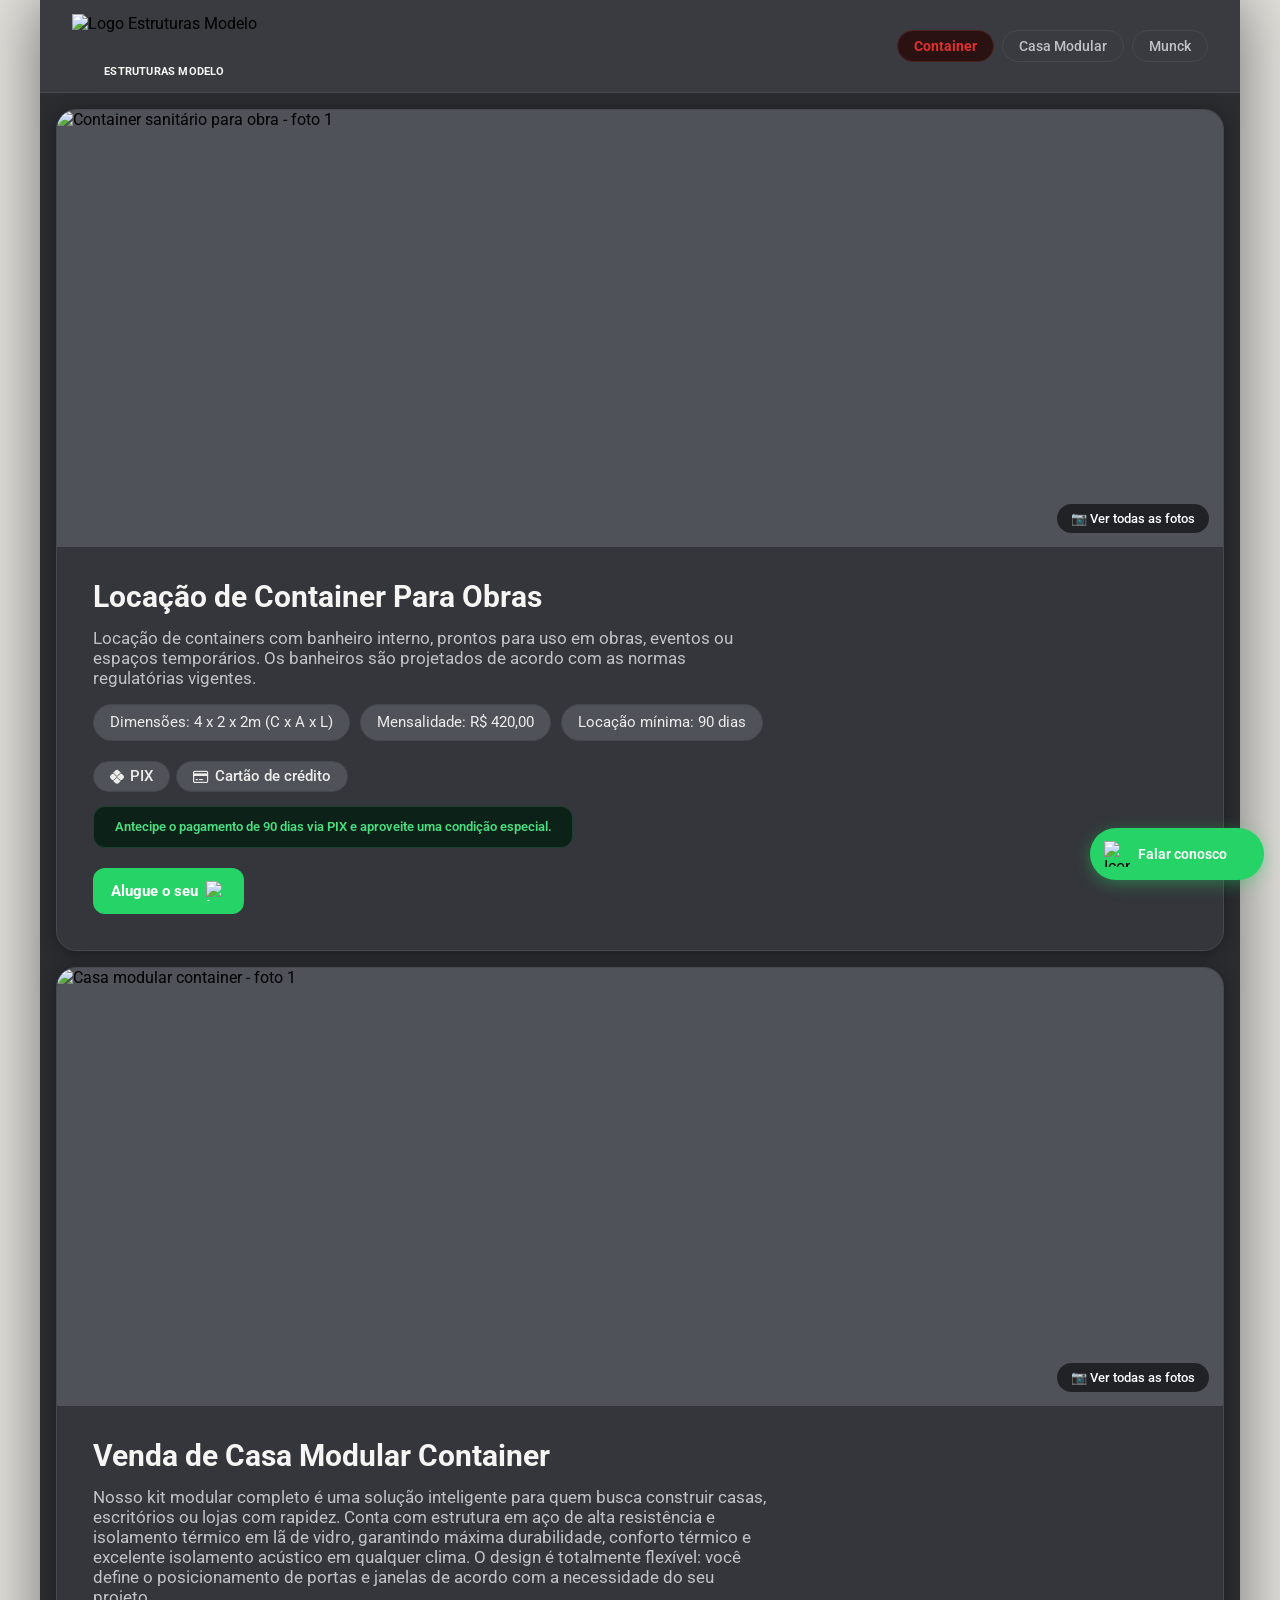
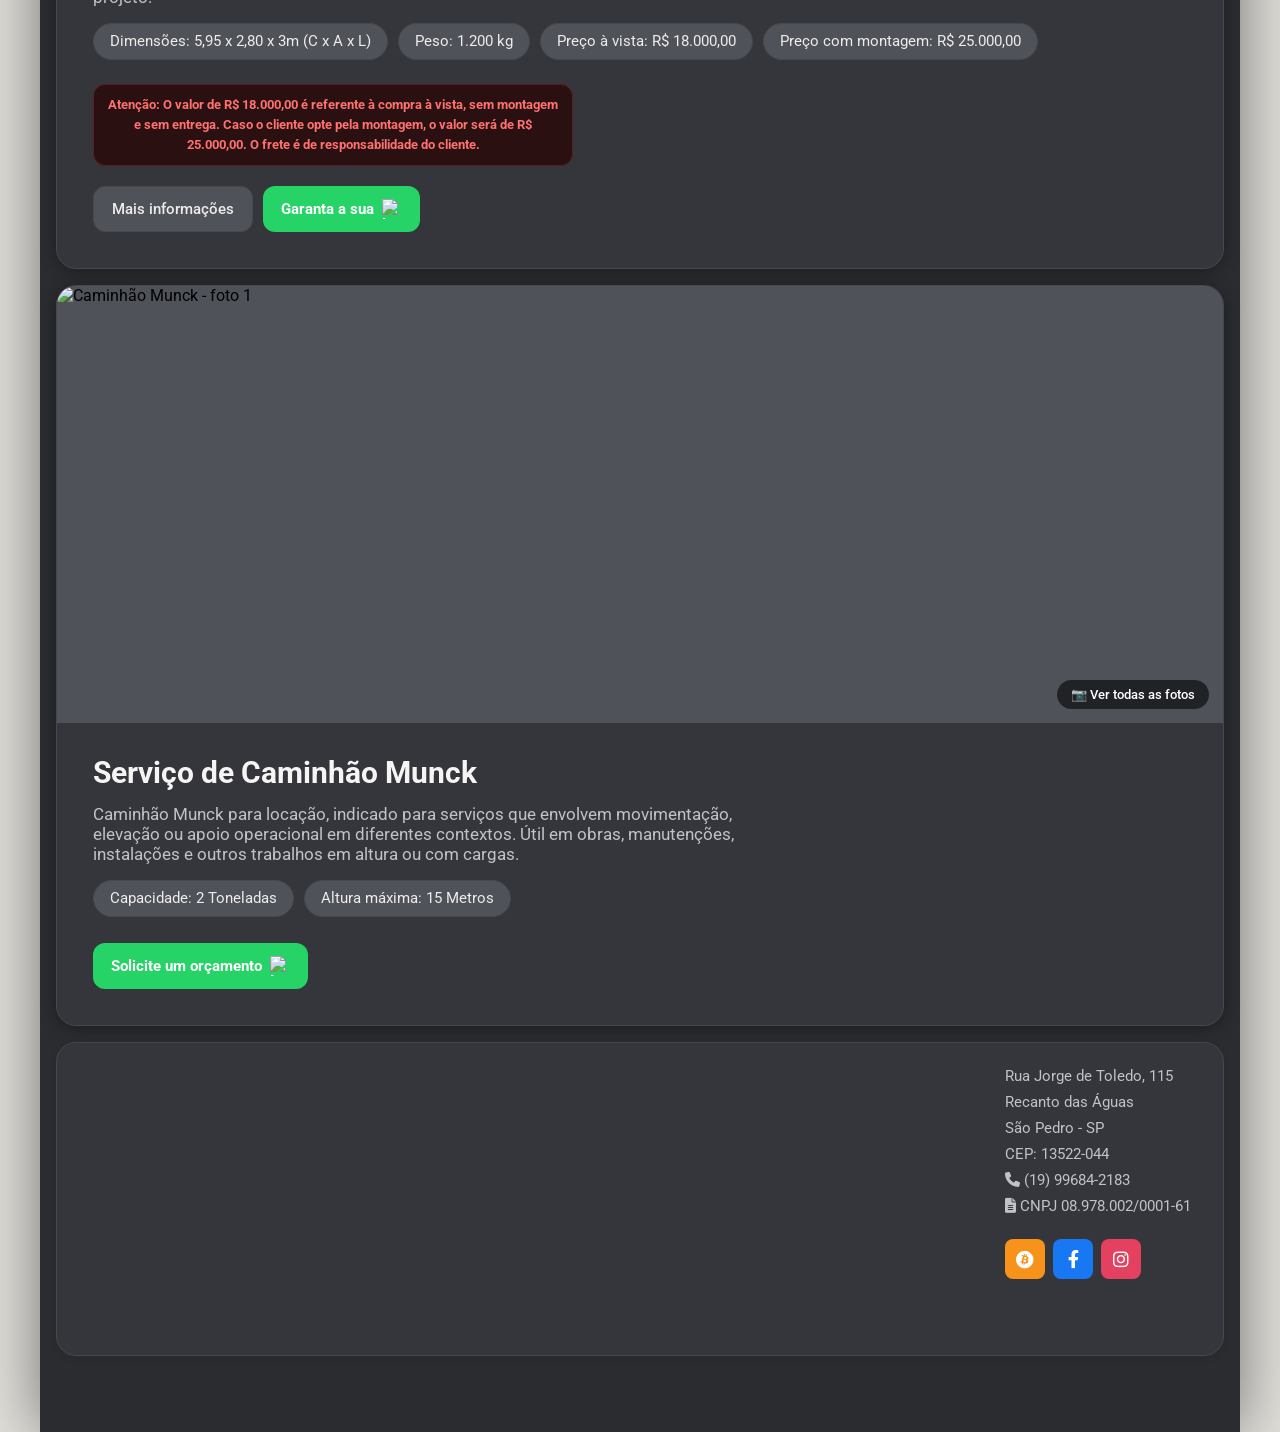
==== index.html @ b19a1386 "tdd" ====
<!DOCTYPE html>
<html lang="pt-BR">

<head>
  <meta charset="UTF-8" />
  <meta name="viewport" content="width=device-width, initial-scale=1.0" />
  <title>Casas Modulares e Containers | Estruturas Modelo</title>
  <link rel="icon" type="image/png" href="images/favicon/favicon-96x96.png" sizes="96x96" />
  <link rel="icon" type="image/svg+xml" href="images/favicon/favicon.svg" />
  <link rel="shortcut icon" href="images/favicon/favicon.ico" />
  <link rel="apple-touch-icon" sizes="180x180" href="images/favicon/apple-touch-icon.png" />
  <link rel="manifest" href="images/favicon/site.webmanifest" />
  <link rel="preconnect" href="https://fonts.googleapis.com" />
  <link rel="preconnect" href="https://fonts.gstatic.com" crossorigin />
  <link href="https://fonts.googleapis.com/css2?family=Roboto:wght@400;700&display=swap" rel="stylesheet" />
  <link rel="stylesheet" href="styles.css" />
  <meta name="description"
    content="Casas modulares, aluguel de container e caminhão Munck, nossas casas modulares são fáceis de montar, desmontar e transportar!" />
  <link rel="stylesheet" href="https://cdnjs.cloudflare.com/ajax/libs/font-awesome/6.0.0/css/all.min.css" />
  <noscript><style>body { opacity: 1 !important; }</style></noscript>
  <!-- Google tag (gtag.js) -->
  <script async src="https://www.googletagmanager.com/gtag/js?id=AW-16689668202"></script>
  <script>
    window.dataLayer = window.dataLayer || [];
    function gtag() {
      dataLayer.push(arguments);
    }
    gtag("js", new Date());

    gtag("config", "AW-16689668202");
  </script>
  <script type="application/ld+json">
      {
        "@context": "https://schema.org/",
        "@type": "WebSite",
        "name": "Casas Modulares e Containers | Estruturas Modelo",
        "url": "https://www.estruturasmodelo.com.br/"
      }
    </script>
</head>

<body class="opacidade">
  <!-- Cabeçalho -->
  <header id="header">
    <div class="texto-header">
      <img src="images/st_logo.png" alt="Logo Estruturas Modelo" class="logo" />
      <p>Estruturas Modelo</p>
    </div>
    <button class="nav-toggle" aria-label="Abrir menu" aria-expanded="false">
      <span></span>
      <span></span>
      <span></span>
    </button>
    <nav id="main-nav">
      <ul>
        <li><a href="#container" title="Container">Container</a></li>
        <li>
          <a href="#casaModular" title="Casa Modular">Casa Modular</a>
        </li>
        <li><a href="#munck" title="Munck">Munck</a></li>
      </ul>
    </nav>
  </header>

  <main>
    <!-- Segunda Section -->
    <section id="container" class="section" style="
          background-image: url('images/sections/section2/foto_container6.jpg');
        ">
      <div class="info">
        <h2>Locação de Container Para Obras</h2>
        <p>
          Locação de containers com banheiro interno, prontos para uso em
          obras, eventos ou espaços temporários. Os banheiros são projetados
          de acordo com as normas regulatórias vigentes.
        </p>
        <br />
        <p>Dimensões: 4 x 2 x 2m (C x A x L)</p>
        <p>Mensalidade: R$ 420,00</p>
        <p>Locação mínima: 90 dias</p>
        <div class="pagamento">
          <span><i class="fa-brands fa-pix"></i> PIX</span>
          <span><i class="fa-regular fa-credit-card"></i> Cartão de crédito</span>
        </div>
        <div class="desconto">
          <p>Antecipe o pagamento de 90 dias via PIX e aproveite uma condição especial.</p>
        </div>
        <a href="https://wa.me/5519996842183" class="whatsapp-button2" target="_blank" rel="noopener noreferrer">
          Alugue o seu
          <img src="images/wp_icon.png" alt="Icone WhatsApp" class="whatsapp-icon" />
        </a>
      </div>
      <div class="gallery">
        <div class="square">
          <img src="images/sections/section2/foto_container1.jpg" loading="eager" alt="Container sanitário para obra - foto 1" />
        </div>
        <div class="square">
          <img src="images/sections/section2/foto_container2.jpg" loading="lazy" alt="Container sanitário para obra - foto 2" />
        </div>
        <div class="square">
          <img src="images/sections/section2/foto_container3.jpg" loading="lazy" alt="Container sanitário para obra - foto 3" />
        </div>
        <div class="square">
          <img src="images/sections/section2/foto_container4.jpg" loading="lazy" alt="Container sanitário para obra - foto 4" />
        </div>
        <div class="square">
          <img src="images/sections/section2/foto_container5.jpg" loading="lazy" alt="Container sanitário para obra - foto 5" />
        </div>
        <div class="square">
          <img src="images/sections/section2/foto_container6.jpg" loading="lazy" alt="Container sanitário para obra - foto 6" />
        </div>
      </div>
    </section>
<!-- Primeira Section -->
    <section id="casaModular" class="section" style="
          background-image: url('images/sections/section1/foto_casa_modular4.jpg');
        ">
      <div class="info">
        <h1>Venda de Casa Modular Container</h1>
        <p>Nosso kit modular completo é uma solução inteligente para quem busca construir casas, escritórios ou lojas
          com rapidez. Conta com estrutura em aço de alta resistência e isolamento térmico em lã de vidro, garantindo
          máxima durabilidade, conforto térmico e excelente isolamento acústico em qualquer clima. O design é totalmente
          flexível: você define o posicionamento de portas e janelas de acordo com a necessidade do seu projeto.</p>
        <br>
        <p>Dimensões: 5,95 x 2,80 x 3m (C x A x L)</p>
        <p>Peso: 1.200 kg</p>
        <p>Preço à vista: R$ 18.000,00</p>
        <p>Preço com montagem: R$ 25.000,00</p>
        <br>
        <div class="enfase">
          <p>Atenção: O valor de R$ 18.000,00 é referente à compra à vista, sem montagem e sem entrega. Caso o cliente opte pela montagem, o valor será de R$ 25.000,00. O frete é de responsabilidade do cliente.</p>
        </div>
        <div class="botoes">
          <a href="/casa/container.pdf" download target="_blank" rel="noopener noreferrer" class="casacontainer">
            Mais informações
          </a>
          <a href="https://wa.me/5519996842183" class="whatsapp-button2" target="_blank" rel="noopener noreferrer">
            Garanta a sua
            <img src="images/wp_icon.png" alt="Icone WhatsApp" class="whatsapp-icon" />
          </a>
        </div>

      </div>
      <div class="gallery">
        <div class="square">
          <img src="images/sections/section1/foto_casa_modular2.jpg" loading="eager"
            data-src="images/sections/section1/foto_casa_modular2.jpg" alt="Casa modular container - foto 1" />
        </div>
        <div class="square">
          <img src="images/sections/section1/foto_casa_modular4.jpg" loading="lazy"
            data-src="images/sections/section1/foto_casa_modular4.jpg" alt="Casa modular container - foto 2" />
        </div>
        <div class="square">
          <img src="images/sections/section1/foto_casa_modular1.jpg" loading="lazy"
            data-src="images/sections/section1/foto_casa_modular1.jpg" alt="Casa modular container - foto 3" />
        </div>
        <div class="square">
          <img src="images/sections/section1/foto_casa_modular3.jpg" loading="lazy"
            data-src="images/sections/section1/foto_casa_modular3.jpg" alt="Casa modular container - foto 4" />
        </div>
        <div class="square">
          <img src="images/sections/section1/miniatura_video_casa_modular2.jpg" data-type="video"
            data-src="images/sections/section1/video_casa_modular2.mp4" alt="Vídeo da casa modular - miniatura 1" />
        </div>
        <div class="square">
          <img src="images/sections/section1/miniatura_video_casa_modular1.jpg" data-type="video"
            data-src="images/sections/section1/video_casa_modular1.mp4" alt="Vídeo da casa modular - miniatura 2" />
        </div>
        <div class="square">
          <img src="images/sections/section1/miniatura_video_casa_modular4.jpg" data-type="video"
            data-src="images/sections/section1/video_casa_modular4.mp4" alt="Vídeo da casa modular - miniatura 3" />
        </div>
        <div class="square">
          <img src="images/sections/section1/miniatura_video_casa_modular3.jpg" data-type="video"
            data-src="images/sections/section1/video_casa_modular3.mp4" alt="Vídeo da casa modular - miniatura 4" />
        </div>
      </div>
    </section>
    <!-- Terceira Section -->
    <section id="munck" class="section" style="
          background-image: url('images/sections/section3/foto_munck7.jpg');
        ">
      <div class="info">
        <h2>Serviço de Caminhão Munck</h2>
        <p>
          Caminhão Munck para locação, indicado para serviços que envolvem
          movimentação, elevação ou apoio operacional em diferentes contextos.
          Útil em obras, manutenções, instalações e outros trabalhos em altura
          ou com cargas.
        </p>
        <br />

        <p>Capacidade: 2 Toneladas</p>
        <p>Altura máxima: 15 Metros</p>
        <a href="https://wa.me/5519996842183" class="whatsapp-button2" target="_blank" rel="noopener noreferrer">
          Solicite um orçamento
          <img src="images/wp_icon.png" alt="Icone WhatsApp" class="whatsapp-icon" />
        </a>
      </div>
      <div class="gallery">
        <div class="square">
          <img src="images/sections/section3/foto_munck1.jpg" loading="eager" alt="Caminhão Munck - foto 1" />
        </div>
        <div class="square">
          <img src="images/sections/section3/foto_munck2.jpg" loading="lazy" alt="Caminhão Munck - foto 2" />
        </div>
        <div class="square">
          <img src="images/sections/section3/foto_munck3.jpg" loading="lazy" alt="Caminhão Munck - foto 3" />
        </div>
        <div class="square">
          <img src="images/sections/section3/foto_munck4.jpg" loading="lazy" alt="Caminhão Munck - foto 4" />
        </div>
        <div class="square">
          <img src="images/sections/section3/foto_munck5.jpg" loading="lazy" alt="Caminhão Munck - foto 5" />
        </div>
        <div class="square">
          <img src="images/sections/section3/foto_munck6.jpg" loading="lazy" alt="Caminhão Munck - foto 6" />
        </div>
        <div class="square">
          <img src="images/sections/section3/foto_munck7.jpg" loading="lazy" alt="Caminhão Munck - foto 7" />
        </div>
      </div>
    </section>
  </main>

  <!-- Botão do WhatsApp -->
  <a href="https://wa.me/5519996842183" class="whatsapp-button" target="_blank" rel="noopener noreferrer">
    <img src="images/wp_icon.png" alt="Icone WhatsApp" />
  </a>

  <!-- Rodapé -->
  <footer>
    <div class="footer-content">
      <div class="footer-map">
        <iframe
          src="https://www.google.com/maps/embed?pb=!1m18!1m12!1m3!1d3684.5028110104477!2d-47.90578182469984!3d-22.56029017950054!2m3!1f0!2f0!3f0!3m2!1i1024!2i768!4f13.1!3m3!1m2!1s0x94c7b012a2055555%3A0x41f4f03c5ab065b8!2sEstruturas%20Modelo!5e0!3m2!1spt-BR!2sbr!4v1738528810243!5m2!1spt-BR!2sbr"
          width="100%" height="300" style="border: 0" allowfullscreen="" loading="lazy"
          referrerpolicy="no-referrer-when-downgrade" aria-label="Mapa da localização da empresa"></iframe>
      </div>

      <div class="footer-address">
        <p>Rua Jorge de Toledo, 115</p>
        <p>Recanto das Águas</p>
        <p>São Pedro - SP</p>
        <p>CEP: 13522-044</p>
        <a href="tel:+5519996842183">
          <p><i class="fa-solid fa-phone"></i> (19) 99684-2183</p>
        </a>
        <a href="https://solucoes.receita.fazenda.gov.br/servicos/cnpjreva/cnpjreva_solicitacao.asp?cnpj=08.978.002/0001-61"
          target="_blank" rel="noopener noreferrer">
          <p>
            <i class="fa-solid fa-file-lines"></i> CNPJ 08.978.002/0001-61
          </p>
        </a>
        <div class="social-buttons">
          <a href="https://bitcoin.org/pt_BR/" target="_blank" rel="noopener noreferrer">
            <button class="bitcoin-button">
              <i class="fa-brands fa-bitcoin"></i>
            </button>
          </a>
          <a href="https://www.facebook.com/estruturastomieiro" target="_blank" rel="noopener noreferrer">
            <button class="facebook-button">
              <i class="fab fa-facebook-f"></i>
            </button>
          </a>
          <a href="https://www.instagram.com/estruturas_modelo" target="_blank" rel="noopener noreferrer">
            <button class="instagram-button">
              <i class="fab fa-instagram"></i>
            </button>
          </a>
        </div>
      </div>
    </div>
  </footer>

  <!-- Modal para imagens ampliadas -->
  <div id="imageModal" class="modal" role="dialog" aria-modal="true" aria-hidden="true">

    <button id="closeModal" class="close" aria-label="Fechar modal">&times;</button>

    <div class="modal-container">
      <img id="modalImage" class="modal-content" src="" alt="Conteúdo ampliado" style="display: none;" />

      <video id="modalVideo" class="modal-content" controls style="display: none;">
        <source src="" type="video/mp4">
        Seu navegador não suporta vídeos.
      </video>
    </div>

  
  </div>

  <script src="script.js"></script>
</body>

</html>
---- styles.css ----
/* === Reset === */
*, *::before, *::after {
  margin: 0;
  padding: 0;
  box-sizing: border-box;
}

::selection { background: rgba(204, 17, 17, 0.15); }

/* === Variáveis === */
:root {
  --font: 'Roboto', system-ui, sans-serif;
  --red: #E03030;
  --red-dark: #C02222;
  --red-bg: #2A1212;
  --red-border: #4A2020;
  --steel: #8A8A92;
  --steel-bg: #50525A;
  --dark: #F6F5F3;
  --text: #EDECEA;
  --muted: #C2C1C8;
  --bg: #2B2C30;
  --card: #34363B;
  --border: #46484F;
  --wp: #25D366;
  --wp-dark: #1DA851;
  --radius-sm: 8px;
  --radius-md: 12px;
  --radius-lg: 16px;
  --radius-xl: 20px;
}

html {
  scroll-behavior: smooth;
  background: #E2E0DB;
}

body {
  font-family: var(--font);
  background: var(--bg);
  overflow-x: hidden;
  width: 100%;
  max-width: 1200px;
  margin: 0 auto;
  padding-bottom: 16px;
  box-shadow: 0 0 60px rgba(0, 0, 0, 0.50);
}

body.opacidade { opacity: 0; transition: opacity 0.9s ease; }
body.opacidade.visible { opacity: 1; }
a { color: inherit; text-decoration: none; }

/* ============================================================
   HEADER
   ============================================================ */
header {
  position: sticky;
  top: 0;
  z-index: 100;
  background: rgba(58, 60, 66, 0.97);
  backdrop-filter: blur(16px);
  -webkit-backdrop-filter: blur(16px);
  border-bottom: 1px solid var(--border);
  padding: 10px 14px;
  display: flex;
  align-items: center;
  justify-content: space-between;
  gap: 10px;
  min-height: 60px;
}

.texto-header {
  display: flex;
  flex-direction: column;
  align-items: center;
  gap: 3px;
  flex-shrink: 0;
}

header .logo { height: 36px; width: auto; }

.texto-header p {
  font-size: 9.5px;
  font-weight: 700;
  color: var(--dark);
  letter-spacing: 0.2px;
  white-space: nowrap;
  text-transform: uppercase;
}

/* Botão hambúrguer */
.nav-toggle {
  display: flex;
  flex-direction: column;
  justify-content: center;
  gap: 5px;
  background: none;
  border: 1px solid var(--border);
  border-radius: var(--radius-sm);
  cursor: pointer;
  padding: 7px 8px;
  width: 38px;
  height: 38px;
  flex-shrink: 0;
}

.nav-toggle span {
  display: block;
  width: 18px;
  height: 1.5px;
  background: var(--dark);
  border-radius: 2px;
  transition: transform 0.22s, opacity 0.22s;
}

.nav-toggle.open span:nth-child(1) { transform: translateY(6.5px) rotate(45deg); }
.nav-toggle.open span:nth-child(2) { opacity: 0; transform: scaleX(0); }
.nav-toggle.open span:nth-child(3) { transform: translateY(-6.5px) rotate(-45deg); }

/* Nav mobile — oculta por padrão */
header nav {
  display: none;
  position: absolute;
  top: 100%;
  left: 0;
  right: 0;
  background: var(--card);
  border-bottom: 1px solid var(--border);
  padding: 6px 14px 12px;
  box-shadow: 0 8px 20px rgba(0, 0, 0, 0.08);
}

header nav.open { display: block; }

header nav ul {
  list-style: none;
  display: flex;
  flex-direction: column;
  gap: 2px;
}

header nav ul li a {
  display: block;
  font-size: 15px;
  font-weight: 500;
  color: var(--text);
  padding: 11px 14px;
  border-radius: var(--radius-md);
  transition: background 0.15s, color 0.15s;
}

header nav ul li a:hover,
header nav ul li a.active {
  background: var(--red-bg);
  color: var(--red);
  font-weight: 700;
}

/* ============================================================
   SECTION — base compartilhada
   ============================================================ */
.section {
  position: relative;
  background-size: cover;
  background-position: center;
}

/* ============================================================
   MOBILE — card branco, sem imagem de fundo
   ============================================================ */
@media (max-width: 899px) {
  .section {
    background-image: none !important;
    background-color: var(--card) !important;
    border-radius: var(--radius-xl);
    margin: 10px 10px 0;
    overflow: hidden;
    border: 1px solid var(--border);
    display: flex;
    flex-direction: column;
    padding: 0;
    box-shadow: 0 2px 12px rgba(0, 0, 0, 0.30);
  }

  /* Galeria: 1ª foto como capa */
  .section .gallery {
    order: -1;
    position: relative;
    display: block;
    padding: 0;
    margin: 0;
    background: var(--steel-bg);
  }

  #container .gallery   { background: #2E3035; }
  #casaModular .gallery { background: #2C2E33; }
  #munck .gallery       { background: #2E2E35; }

  .section .gallery::after {
    content: '📷  Ver todas as fotos';
    position: absolute;
    bottom: 10px;
    right: 10px;
    background: rgba(0, 0, 0, 0.58);
    color: #fff;
    font-size: 11.5px;
    font-weight: 500;
    font-family: var(--font);
    padding: 5px 11px;
    border-radius: 20px;
    pointer-events: none;
  }

  .section .gallery .square {
    width: 100%;
    aspect-ratio: 4 / 3;
    height: auto;
    overflow: hidden;
    border-radius: 0;
    cursor: pointer;
    transition: opacity 0.2s;
  }

  .section .gallery .square:hover { opacity: 0.92; }
  .section .gallery .square:not(:first-child) { display: none; }

  .section .gallery .square img {
    width: 100%;
    height: 100%;
    object-fit: cover;
    display: block;
    transition: transform 0.35s ease;
  }

  .section .gallery .square:hover img { transform: scale(1.04); }

  /* Info */
  .section .info {
    order: 0;
    padding: 16px 16px 20px;
    background: transparent;
    text-align: left;
  }

  .section .info h1,
  .section .info h2 {
    font-size: 22px;
    font-weight: 700;
    color: var(--dark);
    margin-bottom: 10px;
    line-height: 1.28;
    letter-spacing: -0.3px;
  }

  .section .info > p:first-of-type {
    font-size: 15px;
    color: var(--muted);
    line-height: 1.65;
    hyphens: auto;
    word-break: normal;
  }

  .section .info > br { display: none; }

  .section .info > br + p,
  .section .info > br + p ~ p {
    font-size: 14px;
    font-weight: 500;
    color: var(--text);
    background: var(--steel-bg);
    border: 1px solid var(--border);
    border-radius: 20px;
    padding: 6px 14px;
    display: inline-flex;
    margin-right: 5px;
    margin-bottom: 5px;
    line-height: 1.4;
  }

  .section .info > br + p { margin-top: 12px; }

  /* Botões mobile */
  .section .botoes {
    display: flex;
    flex-direction: column;
    gap: 8px;
    margin-top: 16px;
  }

  .whatsapp-button2 { margin-top: 16px; width: 100%; }
  .botoes .whatsapp-button2 { margin-top: 0; }
  .casacontainer { width: 100%; }
}

/* ============================================================
   CHIPS E CAIXAS — compartilhados mobile+desktop (base)
   ============================================================ */
.section .info .pagamento {
  display: flex;
  gap: 6px;
  margin-top: 12px;
  margin-bottom: 5px;
}

.section .info .pagamento span {
  display: inline-flex;
  align-items: center;
  gap: 6px;
  font-size: 12.5px;
  font-weight: 500;
  color: var(--text);
  background: var(--steel-bg);
  border: 1px solid var(--border);
  border-radius: 20px;
  padding: 5px 12px;
  line-height: 1;
}

.section .info .pagamento span i { font-size: 14px; line-height: 1; }

.section .info .desconto {
  margin: 10px 0 4px;
  padding: 10px 14px;
  background: #0C2218;
  border: 1px solid #1B4030;
  border-radius: var(--radius-md);
}

.section .info .desconto p {
  font-size: 12.5px;
  color: #4ADE80;
  text-align: center;
  line-height: 1.55;
  font-weight: 600;
  display: block;
  background: none;
  border: none;
  border-radius: 0;
  padding: 0;
  margin: 0;
}

.section .info .enfase {
  margin: 14px 0 4px;
  padding: 10px 14px;
  background: #2A1010;
  border: 1px solid #5A2020;
  border-radius: var(--radius-md);
}

.section .info .enfase p {
  font-size: 12.5px;
  color: #FF7070 !important;
  text-align: center;
  line-height: 1.55;
  font-weight: 700;
  display: block;
  background: none;
  border: none;
  border-radius: 0;
  padding: 0;
  margin: 0;
}

/* ============================================================
   BOTÕES — base compartilhada
   ============================================================ */
.whatsapp-button2 {
  display: flex;
  align-items: center;
  justify-content: center;
  gap: 8px;
  padding: 13px 18px;
  background: var(--wp);
  color: #fff;
  border-radius: var(--radius-md);
  font-size: 15px;
  font-weight: 700;
  font-family: var(--font);
  border: none;
  cursor: pointer;
  transition: background 0.2s, transform 0.15s;
  animation: none;
  text-decoration: none;
}

.whatsapp-button2:hover { background: var(--wp-dark); transform: scale(1.01); }
.whatsapp-button2 img.whatsapp-icon { width: 20px; height: 20px; margin-left: 0; }

.casacontainer {
  display: flex;
  align-items: center;
  justify-content: center;
  gap: 8px;
  padding: 12px 18px;
  background: var(--steel-bg);
  color: var(--text);
  border: 1.5px solid var(--border);
  border-radius: var(--radius-md);
  font-size: 14px;
  font-weight: 500;
  font-family: var(--font);
  cursor: pointer;
  transition: border-color 0.2s, background 0.2s, color 0.2s;
  animation: none;
  text-decoration: none;
}

.casacontainer:hover { border-color: var(--red); color: var(--red); background: var(--red-bg); }

/* ============================================================
   BOTÃO FLUTUANTE WHATSAPP
   ============================================================ */
.whatsapp-button {
  position: fixed;
  bottom: 20px;
  right: 16px;
  height: 52px;
  min-width: 52px;
  background: var(--wp);
  border-radius: 26px;
  display: flex;
  align-items: center;
  justify-content: center;
  padding: 0 14px;
  z-index: 999;
  box-shadow: 0 4px 16px rgba(37, 211, 102, 0.40);
  overflow: hidden;
  transition: background 0.2s;
  text-decoration: none;
}

.whatsapp-button:hover { background: var(--wp-dark); }
.whatsapp-button img { width: 26px; height: 26px; flex-shrink: 0; }

.whatsapp-button::after {
  content: 'Falar conosco';
  color: #fff;
  font-family: var(--font);
  font-size: 13.5px;
  font-weight: 600;
  white-space: nowrap;
  width: 0;
  overflow: hidden;
  transition: width 0.32s ease, margin-left 0.32s ease;
  margin-left: 0;
}

.whatsapp-button.wp-expanded::after { width: 112px; margin-left: 8px; }

/* ============================================================
   RODAPÉ
   ============================================================ */
footer {
  background: var(--card);
  border: 1px solid var(--border);
  border-radius: var(--radius-xl);
  margin: 10px 10px 40px;
  padding: 18px 16px 20px;
  box-shadow: 0 2px 8px rgba(0, 0, 0, 0.06);
}

.footer-content { display: flex; flex-direction: column; }
.footer-map { margin-bottom: 16px; }

.footer-map iframe {
  width: 100%;
  height: 180px;
  border: none;
  border-radius: var(--radius-lg);
  display: block;
}

.footer-address { display: flex; flex-direction: column; gap: 8px; }
.footer-address p { font-size: 13.5px; color: var(--muted); font-weight: 400; margin: 0; }
.footer-address a { color: inherit; transition: color 0.15s; }
.footer-address a:hover p { color: var(--red); }

.social-buttons { display: flex; gap: 8px; margin-top: 16px; }
.social-buttons a { text-decoration: none; border: none; outline: none; }

.facebook-button,
.instagram-button,
.bitcoin-button {
  width: 40px;
  height: 40px;
  border: none;
  border-radius: var(--radius-sm);
  display: flex;
  align-items: center;
  justify-content: center;
  font-size: 18px;
  cursor: pointer;
  padding: 0;
  transition: transform 0.2s, filter 0.2s;
}

.facebook-button { background: #1877f2; color: #fff; }
.instagram-button { background: #e4405f; color: #fff; }
.bitcoin-button   { background: #f7931a; color: #fff; }

.facebook-button:hover,
.instagram-button:hover,
.bitcoin-button:hover { transform: scale(1.10); filter: brightness(1.08); }

/* ============================================================
   MODAL
   ============================================================ */
.modal {
  display: none;
  position: fixed;
  z-index: 1000;
  inset: 0;
  background: rgba(0, 0, 0, 0.93);
  backdrop-filter: blur(6px);
  -webkit-backdrop-filter: blur(6px);
}

.modal-container { width: 100%; height: 100%; display: flex; align-items: center; justify-content: center; }

.modal-content, #modalVideo {
  display: block;
  max-width: 92vw;
  max-height: 82vh;
  border-radius: var(--radius-md);
  object-fit: contain;
  box-shadow: 0 0 40px rgba(0, 0, 0, 0.55);
  position: absolute;
  top: 50%;
  left: 50%;
  transform: translate(-50%, -50%);
}

.close {
  position: absolute;
  top: 14px;
  right: 14px;
  background: rgba(255, 255, 255, 0.12);
  border: 0.5px solid rgba(255, 255, 255, 0.20);
  border-radius: var(--radius-sm);
  color: #fff;
  font-size: 26px;
  font-weight: 400;
  width: 44px;
  height: 44px;
  display: flex;
  align-items: center;
  justify-content: center;
  cursor: pointer;
  z-index: 1020;
  line-height: 1;
  transition: background 0.2s;
}

.close:hover { background: rgba(255, 255, 255, 0.24); }

#imageModal .modal-prev,
#imageModal .modal-next {
  position: absolute;
  top: 50%;
  transform: translateY(-50%);
  background: rgba(255, 255, 255, 0.12);
  border: 0.5px solid rgba(255, 255, 255, 0.20);
  border-radius: var(--radius-sm);
  color: #fff;
  font-size: 28px;
  width: 44px;
  height: 60px;
  display: flex;
  align-items: center;
  justify-content: center;
  cursor: pointer;
  z-index: 1010;
  transition: background 0.2s;
  line-height: 1;
}

#imageModal .modal-prev:hover,
#imageModal .modal-next:hover { background: rgba(255, 255, 255, 0.26); }

#imageModal .modal-prev { left: 12px; }
#imageModal .modal-next { right: 12px; }

.modal-swipe-hint {
  display: none;
  position: absolute;
  bottom: 24px;
  left: 50%;
  transform: translateX(-50%);
  color: rgba(255, 255, 255, 0.65);
  font-family: var(--font);
  font-size: 13px;
  font-weight: 500;
  white-space: nowrap;
  pointer-events: none;
  letter-spacing: 0.2px;
}

@media (max-width: 899px) {
  #imageModal .modal-prev,
  #imageModal .modal-next { display: none; }
  .modal-swipe-hint { display: block; }
}


/* ============================================================
   DESKTOP (≥ 900px) — versão mobile escalada
   Mesmo layout de card, só maior e com mais espaço
   ============================================================ */
@media (min-width: 900px) {

  /* Header */
  header { padding: 14px 32px; min-height: 68px; }
  header .logo { height: 48px; }
  .texto-header p { font-size: 11px; }
  .nav-toggle { display: none; }

  header nav {
    display: block;
    position: static;
    background: none;
    border: none;
    padding: 0;
    box-shadow: none;
  }

  header nav ul { flex-direction: row; gap: 8px; }

  header nav ul li a {
    font-size: 14px;
    padding: 7px 16px;
    border-radius: 20px;
    font-weight: 500;
    border: 1px solid var(--border);
    background: transparent;
    color: var(--muted);
  }

  header nav ul li a:hover { background: var(--red); color: #fff; border-color: var(--red); }
  header nav ul li a.active { background: var(--red-bg); color: var(--red); border-color: var(--red-border); font-weight: 700; }

  /* Seções: cards maiores, margem mais generosa */
  .section {
    background-image: none !important;
    background-color: var(--card) !important;
    display: flex;
    flex-direction: column;
    margin: 16px 16px 0;
    border-radius: var(--radius-xl);
    overflow: hidden;
    border: 1px solid var(--border);
    box-shadow: 0 2px 16px rgba(0, 0, 0, 0.35);
  }

  /* Capa maior no desktop */
  .section .gallery {
    order: -1;
    display: block;
    position: relative;
    background: var(--steel-bg);
  }

  .section .gallery::after {
    content: '📷  Ver todas as fotos';
    position: absolute;
    bottom: 14px;
    right: 14px;
    background: rgba(0, 0, 0, 0.58);
    color: #fff;
    font-size: 13px;
    font-weight: 500;
    padding: 7px 14px;
    border-radius: 20px;
    pointer-events: none;
  }

  .section .gallery .square {
    width: 100%;
    aspect-ratio: 16 / 6;
    height: auto;
    overflow: hidden;
    border-radius: 0;
    cursor: pointer;
  }

  .section .gallery .square:not(:first-child) { display: none; }

  .section .gallery .square img {
    width: 100%;
    height: 100%;
    object-fit: cover;
    display: block;
    transition: transform 0.4s ease;
  }

  .section .gallery .square:hover img { transform: scale(1.03); }

  /* Info com mais espaço e fontes maiores */
  .section .info {
    order: 0;
    padding: 32px 36px 36px;
    background: transparent;
    text-align: left;
  }

  .section .info h1,
  .section .info h2 {
    font-size: 30px;
    color: var(--dark);
    margin-bottom: 14px;
  }

  .section .info > p:first-of-type {
    font-size: 17px;
    color: var(--muted);
    max-width: 680px;
  }

  .section .info > br { display: none; }

  .section .info > br + p,
  .section .info > br + p ~ p {
    font-size: 15px;
    color: var(--text);
    background: var(--steel-bg);
    border: 1px solid var(--border);
    border-radius: 20px;
    padding: 7px 16px;
    display: inline-flex;
    margin-right: 6px;
    margin-bottom: 6px;
    line-height: 1.4;
  }

  .section .info > br + p { margin-top: 16px; }

  .section .info .pagamento { margin-top: 14px; }
  .section .info .pagamento span { font-size: 15px; padding: 7px 16px; }

  .section .info .desconto { margin: 14px 0 4px; max-width: 480px; }
  .section .info .desconto p { font-size: 13px; }

  .section .info .enfase { margin: 18px 0 4px; max-width: 480px; }
  .section .info .enfase p { font-size: 13px; }

  /* Botões em linha no desktop */
  .section .botoes {
    display: flex;
    flex-direction: row;
    flex-wrap: wrap;
    gap: 10px;
    margin-top: 20px;
  }

  .whatsapp-button2 { width: fit-content; font-size: 15px; margin-top: 20px; }
  .botoes .whatsapp-button2 { margin-top: 0; }
  .casacontainer { width: fit-content; font-size: 15px; }

  /* Footer */
  footer {
    margin: 16px 16px 60px;
    border-radius: var(--radius-xl);
    padding: 24px 32px 28px;
  }

  .footer-content { flex-direction: row; gap: 32px; align-items: flex-start; }
  .footer-map { flex: 1; min-width: 280px; margin-bottom: 0; }
  .footer-map iframe { height: 260px; }
  .footer-address p { font-size: 15px; }

  .modal-content, #modalVideo { max-width: 88vw; max-height: 86vh; }
  #imageModal .modal-prev { left: 20px; }
  #imageModal .modal-next { right: 20px; }
}
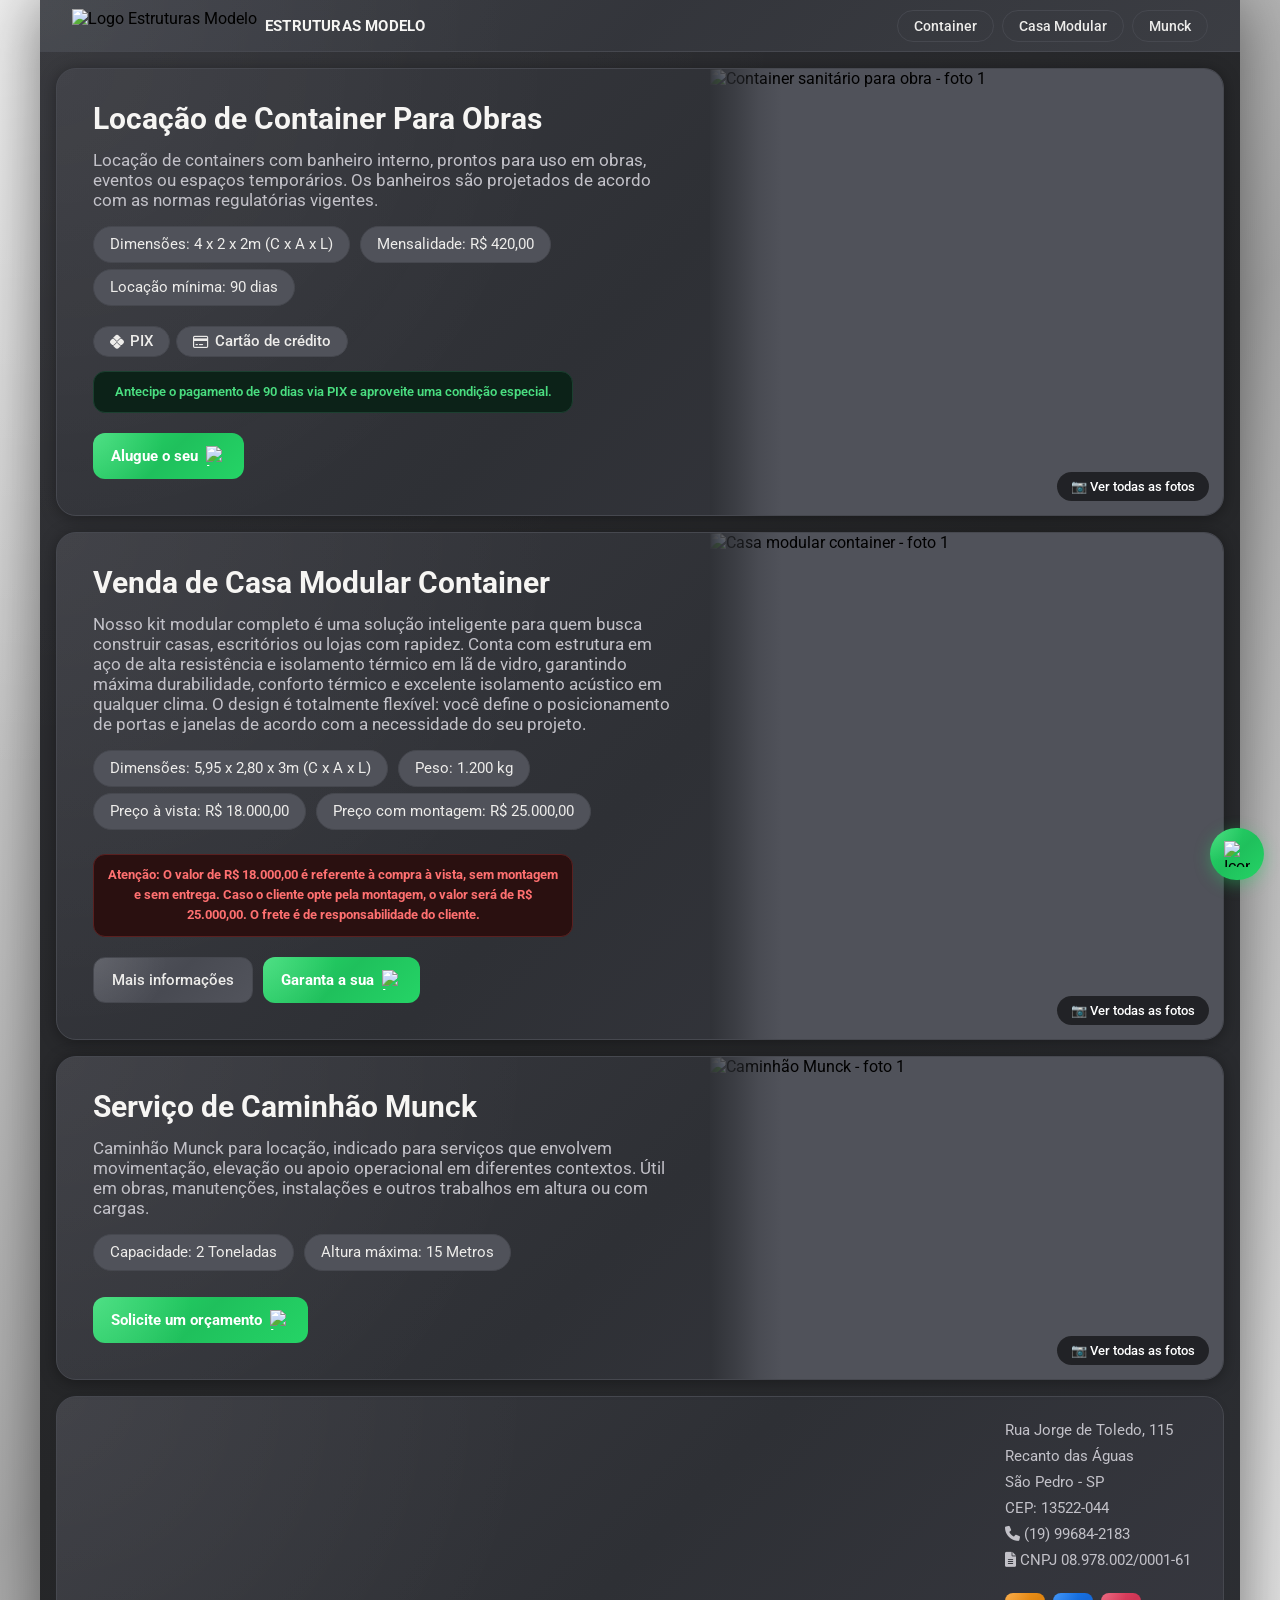
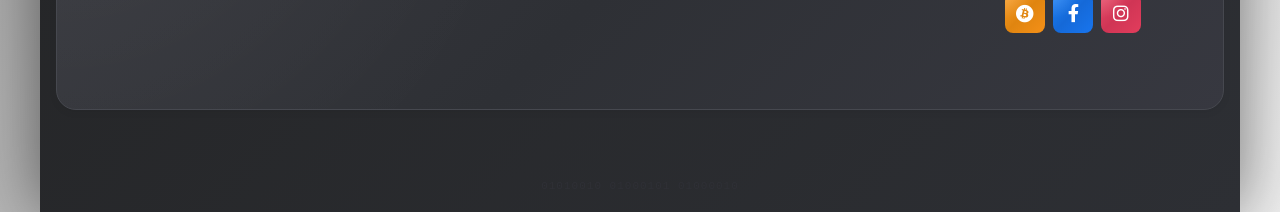
==== commit 4b9f2b5f: "sig" ====
--- a/index.html
+++ b/index.html
@@ -273,6 +273,8 @@
     </div>
   </footer>
 
+  <p class="footer-credit">01010010 01000101 01000010</p>
+
   <!-- Modal para imagens ampliadas -->
   <div id="imageModal" class="modal" role="dialog" aria-modal="true" aria-hidden="true">
 
--- a/styles.css
+++ b/styles.css
@@ -32,12 +32,16 @@
 
 html {
   scroll-behavior: smooth;
-  background: #E2E0DB;
+  background:
+    radial-gradient(circle at top left, rgba(255,255,255,0.4), transparent 35%),
+    linear-gradient(135deg, #e5e5e5, #a9a9a9 50%, #eeeeee);
 }
 
 body {
   font-family: var(--font);
-  background: var(--bg);
+  background:
+    radial-gradient(circle at top left, rgba(255,255,255,0.05), transparent 35%),
+    linear-gradient(135deg, #2F3035, #252628 50%, #2D2F34);
   overflow-x: hidden;
   width: 100%;
   max-width: 1200px;
@@ -57,30 +61,32 @@
   position: sticky;
   top: 0;
   z-index: 100;
-  background: rgba(58, 60, 66, 0.97);
+  background:
+    radial-gradient(circle at top left, rgba(255,255,255,0.06), transparent 40%),
+    linear-gradient(135deg, rgba(62,64,70,0.97), rgba(52,54,60,0.97) 50%, rgba(60,62,68,0.97));
   backdrop-filter: blur(16px);
   -webkit-backdrop-filter: blur(16px);
   border-bottom: 1px solid var(--border);
-  padding: 10px 14px;
+  padding: 6px 14px;
   display: flex;
   align-items: center;
   justify-content: space-between;
   gap: 10px;
-  min-height: 60px;
+  min-height: 48px;
 }
 
 .texto-header {
   display: flex;
-  flex-direction: column;
+  flex-direction: row;
   align-items: center;
-  gap: 3px;
+  gap: 8px;
   flex-shrink: 0;
 }
 
-header .logo { height: 36px; width: auto; }
+header .logo { height: 28px; width: auto; }
 
 .texto-header p {
-  font-size: 9.5px;
+  font-size: 13px;
   font-weight: 700;
   color: var(--dark);
   letter-spacing: 0.2px;
@@ -124,7 +130,9 @@
   top: 100%;
   left: 0;
   right: 0;
-  background: var(--card);
+  background:
+    radial-gradient(circle at top left, rgba(255,255,255,0.04), transparent 40%),
+    linear-gradient(135deg, #38393F, #2E3035 50%, #373840);
   border-bottom: 1px solid var(--border);
   padding: 6px 14px 12px;
   box-shadow: 0 8px 20px rgba(0, 0, 0, 0.08);
@@ -170,8 +178,9 @@
    ============================================================ */
 @media (max-width: 899px) {
   .section {
-    background-image: none !important;
-    background-color: var(--card) !important;
+    background:
+      radial-gradient(circle at top left, rgba(255,255,255,0.05), transparent 40%),
+      linear-gradient(135deg, #38393F, #2E3035 50%, #373840) !important;
     border-radius: var(--radius-xl);
     margin: 10px 10px 0;
     overflow: hidden;
@@ -184,7 +193,6 @@
 
   /* Galeria: 1ª foto como capa */
   .section .gallery {
-    order: -1;
     position: relative;
     display: block;
     padding: 0;
@@ -195,6 +203,22 @@
   #container .gallery   { background: #2E3035; }
   #casaModular .gallery { background: #2C2E33; }
   #munck .gallery       { background: #2E2E35; }
+
+  .section .gallery::before {
+    content: '';
+    position: absolute;
+    top: 0;
+    left: 0;
+    right: 0;
+    height: 72px;
+    background: linear-gradient(to bottom,
+      rgba(46,48,53,0.95) 0%,
+      rgba(46,48,53,0.60) 35%,
+      rgba(46,48,53,0.20) 68%,
+      transparent 100%);
+    z-index: 1;
+    pointer-events: none;
+  }
 
   .section .gallery::after {
     content: '📷  Ver todas as fotos';
@@ -371,7 +395,9 @@
   justify-content: center;
   gap: 8px;
   padding: 13px 18px;
-  background: var(--wp);
+  background:
+    radial-gradient(circle at top left, rgba(255,255,255,0.18), transparent 45%),
+    linear-gradient(135deg, #28D96A, #1FC05C 50%, #25D466);
   color: #fff;
   border-radius: var(--radius-md);
   font-size: 15px;
@@ -379,12 +405,12 @@
   font-family: var(--font);
   border: none;
   cursor: pointer;
-  transition: background 0.2s, transform 0.15s;
+  transition: filter 0.2s, transform 0.15s;
   animation: none;
   text-decoration: none;
 }
 
-.whatsapp-button2:hover { background: var(--wp-dark); transform: scale(1.01); }
+.whatsapp-button2:hover { filter: brightness(0.88); transform: scale(1.01); }
 .whatsapp-button2 img.whatsapp-icon { width: 20px; height: 20px; margin-left: 0; }
 
 .casacontainer {
@@ -393,7 +419,9 @@
   justify-content: center;
   gap: 8px;
   padding: 12px 18px;
-  background: var(--steel-bg);
+  background:
+    radial-gradient(circle at top left, rgba(255,255,255,0.08), transparent 45%),
+    linear-gradient(135deg, #55575F, #484A52 50%, #52545C);
   color: var(--text);
   border: 1.5px solid var(--border);
   border-radius: var(--radius-md);
@@ -401,12 +429,12 @@
   font-weight: 500;
   font-family: var(--font);
   cursor: pointer;
-  transition: border-color 0.2s, background 0.2s, color 0.2s;
+  transition: border-color 0.2s, filter 0.2s, color 0.2s;
   animation: none;
   text-decoration: none;
 }
 
-.casacontainer:hover { border-color: var(--red); color: var(--red); background: var(--red-bg); }
+.casacontainer:hover { border-color: var(--red); color: var(--red); filter: brightness(0.92); }
 
 /* ============================================================
    BOTÃO FLUTUANTE WHATSAPP
@@ -417,7 +445,9 @@
   right: 16px;
   height: 52px;
   min-width: 52px;
-  background: var(--wp);
+  background:
+    radial-gradient(circle at top left, rgba(255,255,255,0.18), transparent 45%),
+    linear-gradient(135deg, #28D96A, #1FC05C 50%, #25D466);
   border-radius: 26px;
   display: flex;
   align-items: center;
@@ -426,11 +456,11 @@
   z-index: 999;
   box-shadow: 0 4px 16px rgba(37, 211, 102, 0.40);
   overflow: hidden;
-  transition: background 0.2s;
+  transition: filter 0.2s;
   text-decoration: none;
 }
 
-.whatsapp-button:hover { background: var(--wp-dark); }
+.whatsapp-button:hover { filter: brightness(0.88); }
 .whatsapp-button img { width: 26px; height: 26px; flex-shrink: 0; }
 
 .whatsapp-button::after {
@@ -451,8 +481,19 @@
 /* ============================================================
    RODAPÉ
    ============================================================ */
+.footer-credit {
+  text-align: center;
+  padding: 10px 0 4px;
+  font-size: 11px;
+  color: #2F3036;
+  letter-spacing: 1px;
+  font-family: monospace;
+}
+
 footer {
-  background: var(--card);
+  background:
+    radial-gradient(circle at top left, rgba(255,255,255,0.05), transparent 40%),
+    linear-gradient(135deg, #38393F, #2E3035 50%, #373840);
   border: 1px solid var(--border);
   border-radius: var(--radius-xl);
   margin: 10px 10px 40px;
@@ -495,9 +536,24 @@
   transition: transform 0.2s, filter 0.2s;
 }
 
-.facebook-button { background: #1877f2; color: #fff; }
-.instagram-button { background: #e4405f; color: #fff; }
-.bitcoin-button   { background: #f7931a; color: #fff; }
+.facebook-button {
+  background:
+    radial-gradient(circle at top left, rgba(255,255,255,0.18), transparent 45%),
+    linear-gradient(135deg, #1A7FF5, #1569D8 50%, #1875EE);
+  color: #fff;
+}
+.instagram-button {
+  background:
+    radial-gradient(circle at top left, rgba(255,255,255,0.18), transparent 45%),
+    linear-gradient(135deg, #E84A67, #D03555 50%, #E23D5C);
+  color: #fff;
+}
+.bitcoin-button {
+  background:
+    radial-gradient(circle at top left, rgba(255,255,255,0.18), transparent 45%),
+    linear-gradient(135deg, #F89B25, #E08510 50%, #F59018);
+  color: #fff;
+}
 
 .facebook-button:hover,
 .instagram-button:hover,
@@ -610,9 +666,9 @@
 @media (min-width: 900px) {
 
   /* Header */
-  header { padding: 14px 32px; min-height: 68px; }
-  header .logo { height: 48px; }
-  .texto-header p { font-size: 11px; }
+  header { padding: 8px 32px; min-height: 52px; }
+  header .logo { height: 34px; }
+  .texto-header p { font-size: 15px; }
   .nav-toggle { display: none; }
 
   header nav {
@@ -633,31 +689,49 @@
     font-weight: 500;
     border: 1px solid var(--border);
     background: transparent;
-    color: var(--muted);
+    color: var(--text);
   }
 
   header nav ul li a:hover { background: var(--red); color: #fff; border-color: var(--red); }
-  header nav ul li a.active { background: var(--red-bg); color: var(--red); border-color: var(--red-border); font-weight: 700; }
-
-  /* Seções: cards maiores, margem mais generosa */
+
+  /* Seções: texto à esquerda, foto à direita */
   .section {
-    background-image: none !important;
-    background-color: var(--card) !important;
+    background:
+      radial-gradient(circle at top left, rgba(255,255,255,0.05), transparent 40%),
+      linear-gradient(135deg, #38393F, #2E3035 50%, #373840) !important;
     display: flex;
-    flex-direction: column;
+    flex-direction: row;
     margin: 16px 16px 0;
     border-radius: var(--radius-xl);
     overflow: hidden;
     border: 1px solid var(--border);
     box-shadow: 0 2px 16px rgba(0, 0, 0, 0.35);
-  }
-
-  /* Capa maior no desktop */
+    min-height: 320px;
+  }
+
   .section .gallery {
-    order: -1;
-    display: block;
+    width: 44%;
+    flex-shrink: 0;
     position: relative;
     background: var(--steel-bg);
+  }
+
+  /* Gradiente da esquerda para a direita na borda da foto */
+  .section .gallery::before {
+    content: '';
+    position: absolute;
+    top: 0;
+    bottom: 0;
+    left: 0;
+    width: 72px;
+    height: 100%;
+    background: linear-gradient(to right,
+      rgba(46,48,53,0.95) 0%,
+      rgba(46,48,53,0.60) 35%,
+      rgba(46,48,53,0.20) 68%,
+      transparent 100%);
+    z-index: 1;
+    pointer-events: none;
   }
 
   .section .gallery::after {
@@ -676,13 +750,21 @@
 
   .section .gallery .square {
     width: 100%;
-    aspect-ratio: 16 / 6;
-    height: auto;
+    height: 100%;
     overflow: hidden;
     border-radius: 0;
     cursor: pointer;
   }
 
+  .section .gallery .square img {
+    width: 100%;
+    height: 100%;
+    object-fit: cover;
+    display: block;
+    transition: transform 0.4s ease;
+  }
+
+  .section .gallery .square:hover img { transform: scale(1.03); }
   .section .gallery .square:not(:first-child) { display: none; }
 
   .section .gallery .square img {
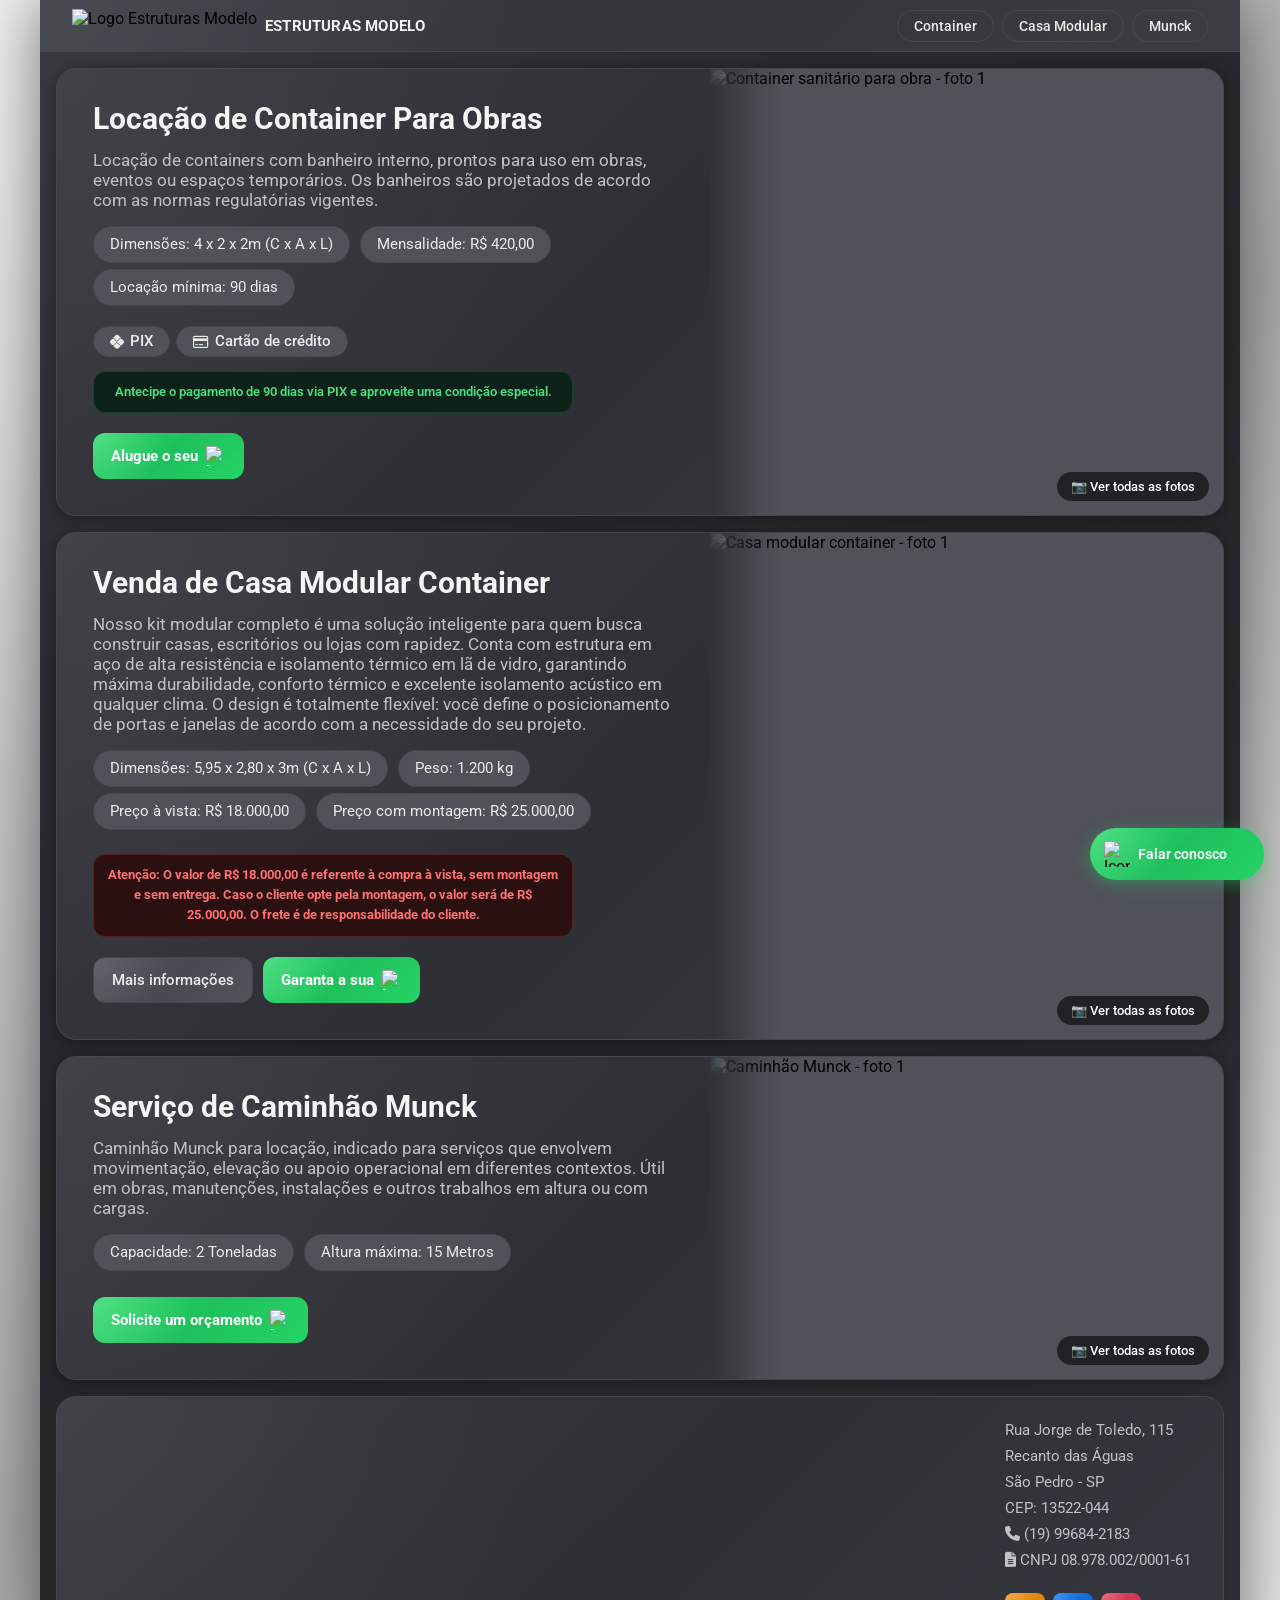
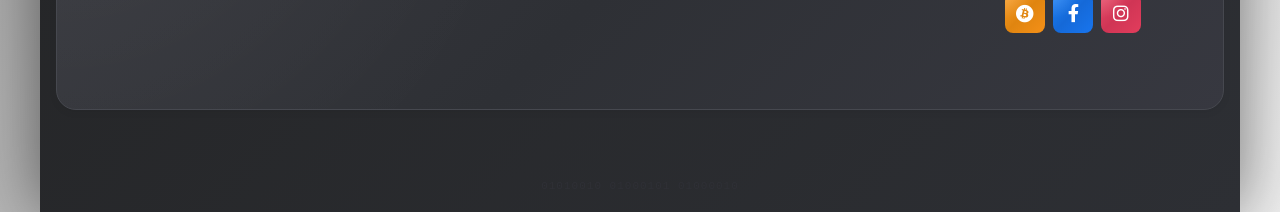
==== commit e35ec961: "facebook" ====
--- a/index.html
+++ b/index.html
@@ -258,7 +258,7 @@
               <i class="fa-brands fa-bitcoin"></i>
             </button>
           </a>
-          <a href="https://www.facebook.com/estruturastomieiro" target="_blank" rel="noopener noreferrer">
+          <a href="https://www.facebook.com/estruturasModelo/" target="_blank" rel="noopener noreferrer">
             <button class="facebook-button">
               <i class="fab fa-facebook-f"></i>
             </button>
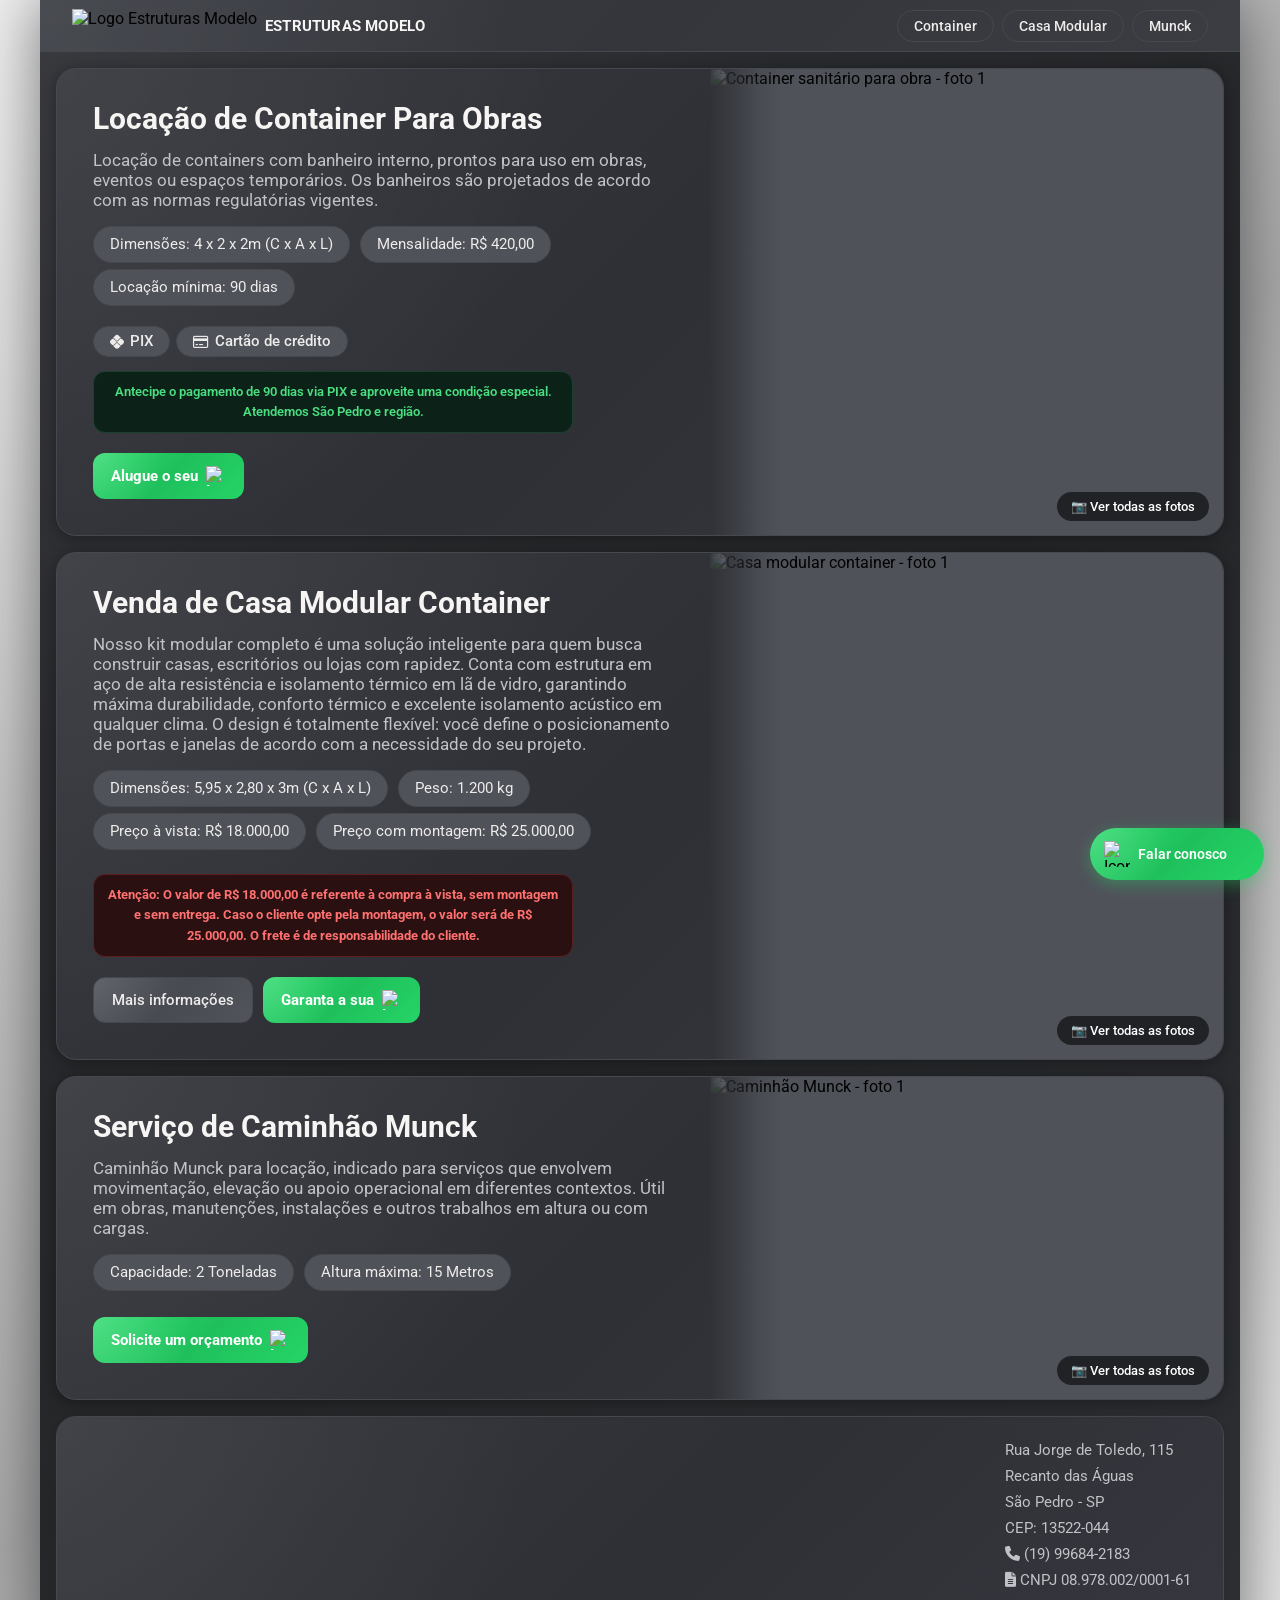
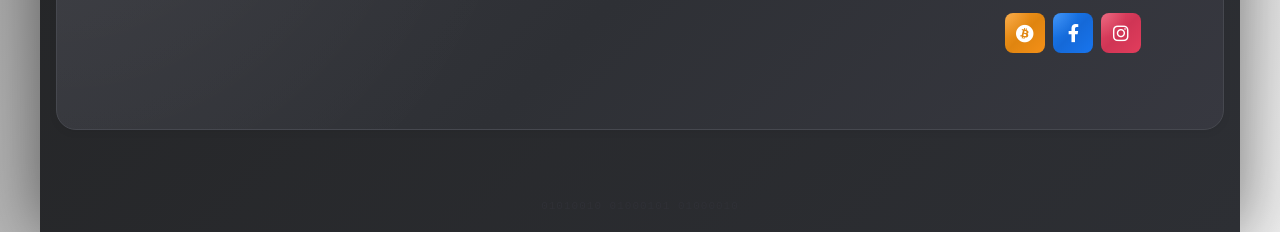
==== commit 6125dc01: "sper" ====
--- a/index.html
+++ b/index.html
@@ -84,6 +84,7 @@
         </div>
         <div class="desconto">
           <p>Antecipe o pagamento de 90 dias via PIX e aproveite uma condição especial.</p>
+          <p>Atendemos São Pedro e região.</p>
         </div>
         <a href="https://wa.me/5519996842183" class="whatsapp-button2" target="_blank" rel="noopener noreferrer">
           Alugue o seu
--- a/styles.css
+++ b/styles.css
@@ -3,9 +3,10 @@
   margin: 0;
   padding: 0;
   box-sizing: border-box;
-}
-
-::selection { background: rgba(204, 17, 17, 0.15); }
+  user-select: none;
+  -webkit-user-select: none;
+}
+
 
 /* === Variáveis === */
 :root {
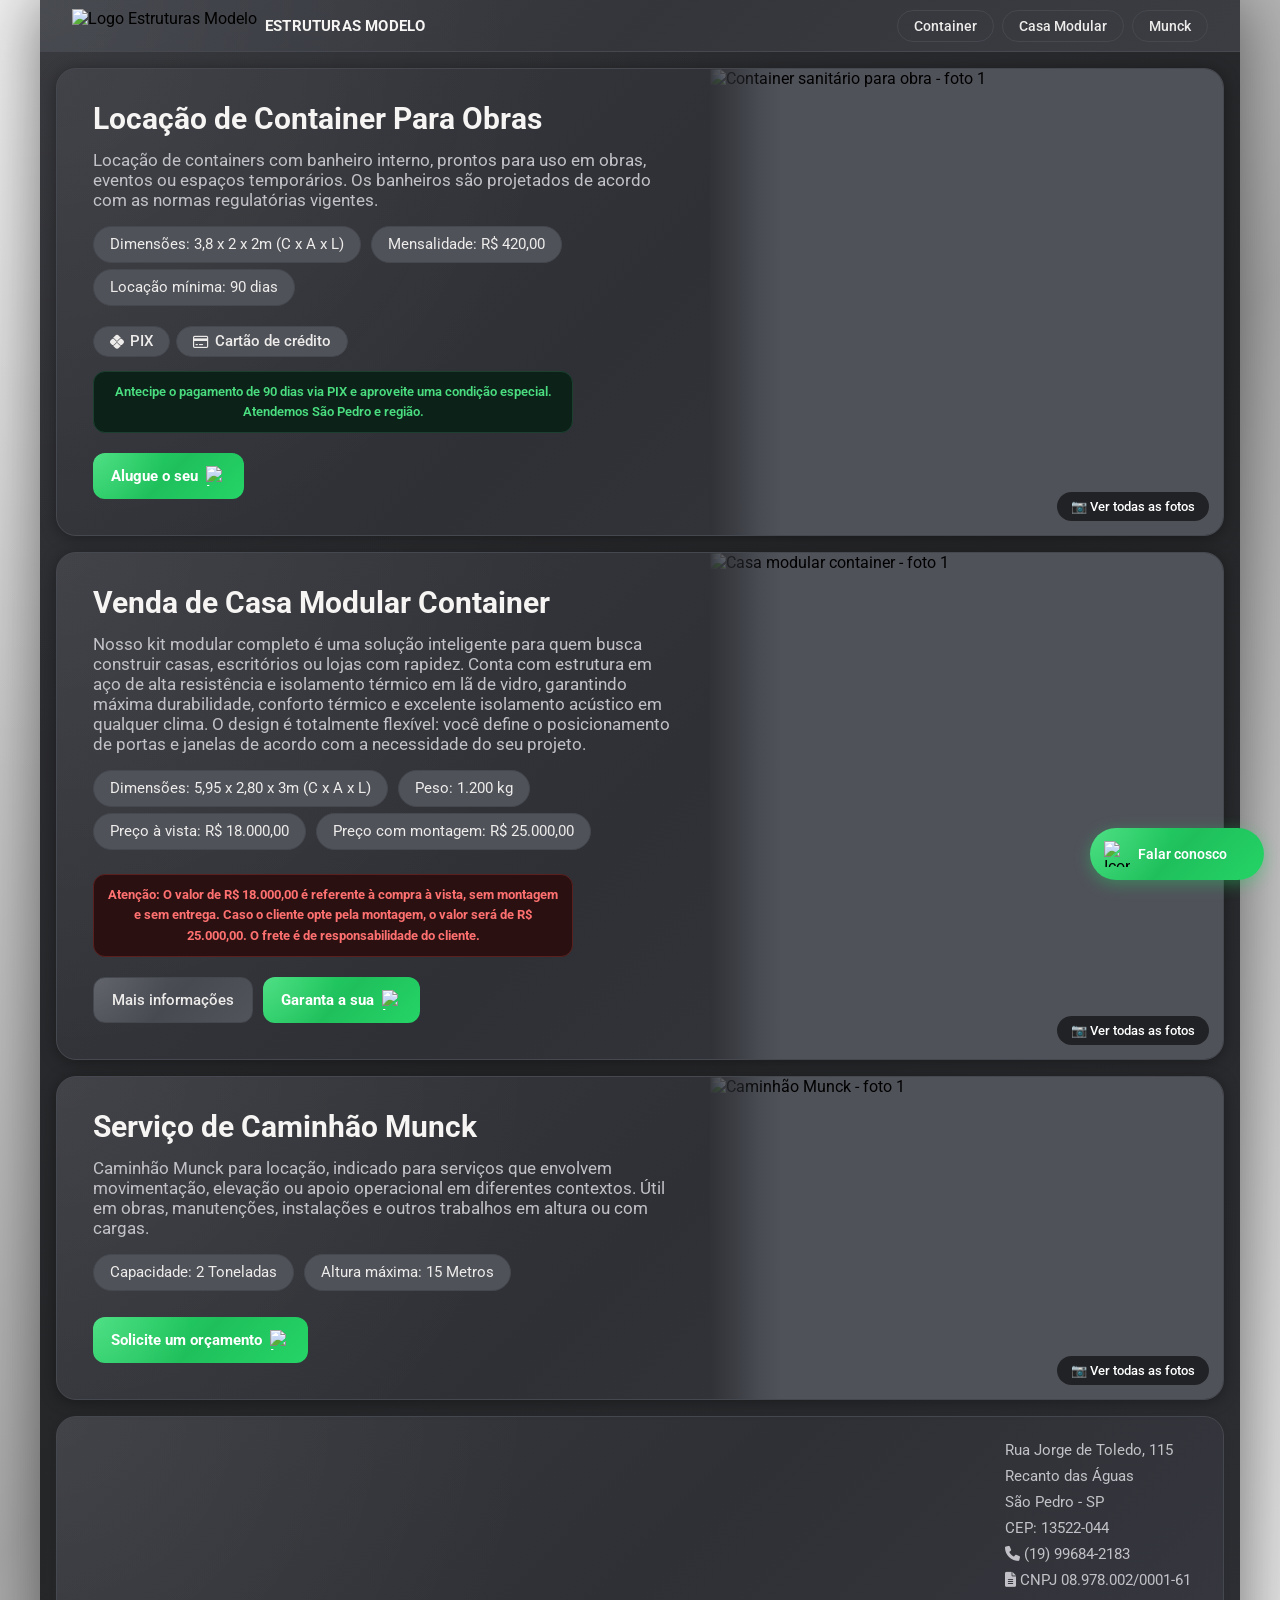
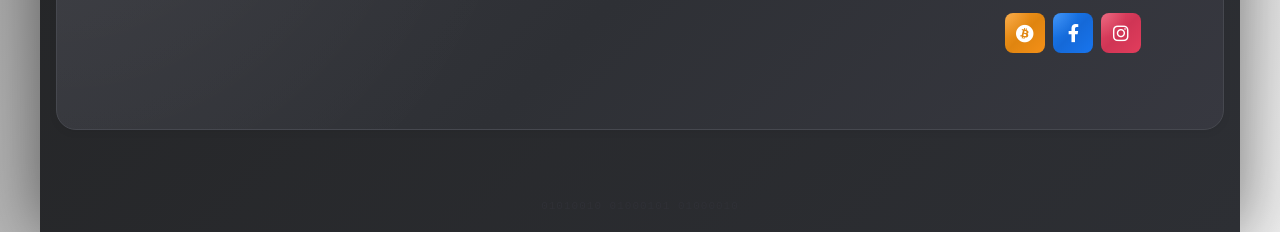
==== commit be9b31c4: "medida" ====
--- a/index.html
+++ b/index.html
@@ -75,7 +75,7 @@
           de acordo com as normas regulatórias vigentes.
         </p>
         <br />
-        <p>Dimensões: 4 x 2 x 2m (C x A x L)</p>
+        <p>Dimensões: 3,8 x 2 x 2m (C x A x L)</p>
         <p>Mensalidade: R$ 420,00</p>
         <p>Locação mínima: 90 dias</p>
         <div class="pagamento">
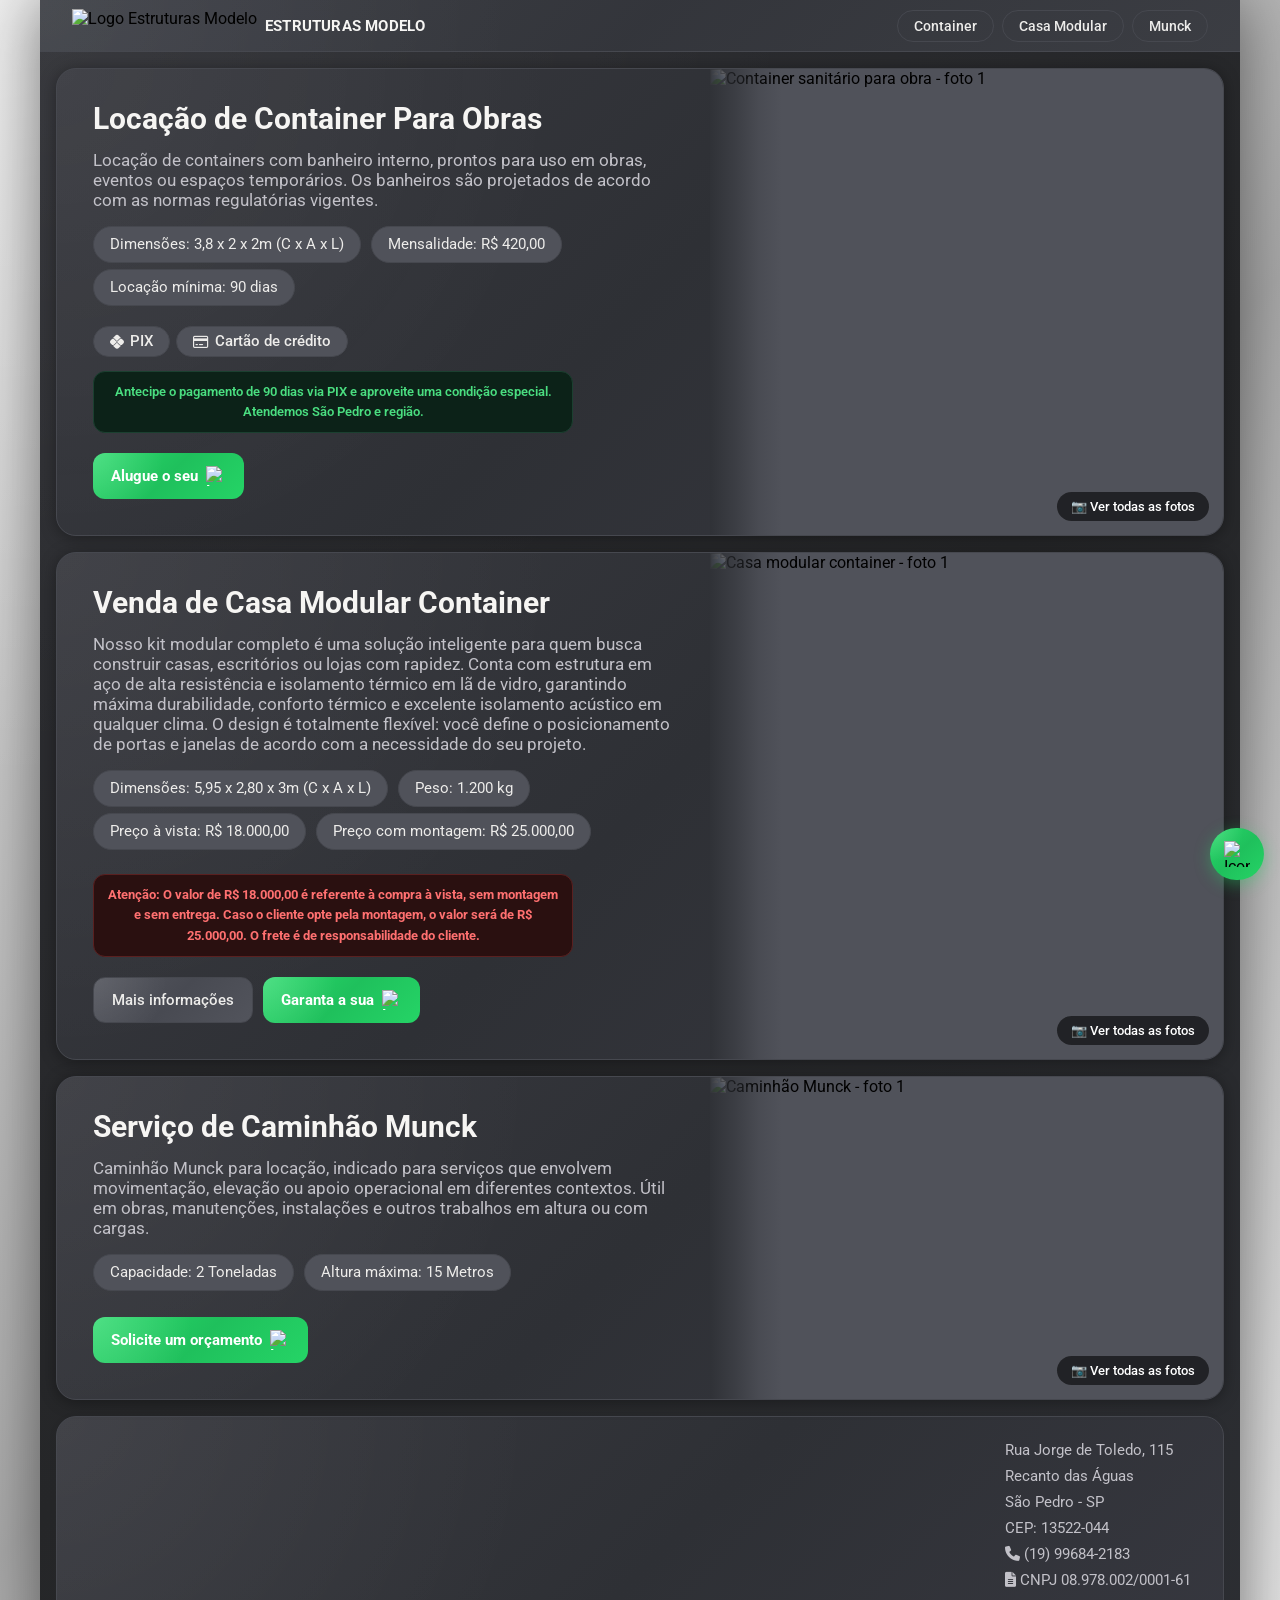
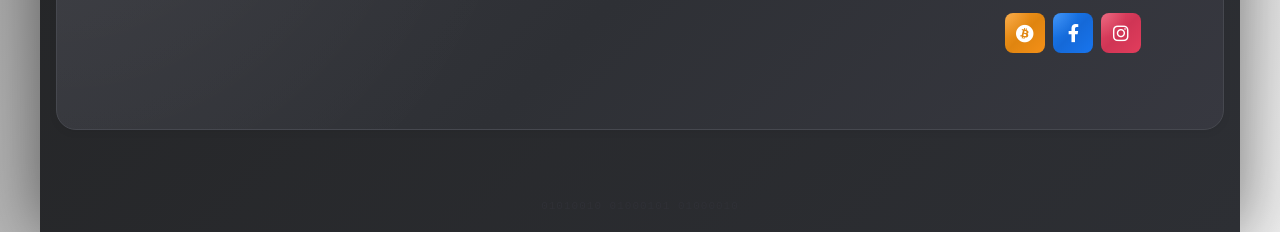
==== commit 7f30eceb: "att" ====
--- a/index.html
+++ b/index.html
@@ -132,7 +132,7 @@
           <p>Atenção: O valor de R$ 18.000,00 é referente à compra à vista, sem montagem e sem entrega. Caso o cliente opte pela montagem, o valor será de R$ 25.000,00. O frete é de responsabilidade do cliente.</p>
         </div>
         <div class="botoes">
-          <a href="/casa/container.pdf" download target="_blank" rel="noopener noreferrer" class="casacontainer">
+          <a href="/casa/container.pdf" target="_blank" rel="noopener noreferrer" class="casacontainer">
             Mais informações
           </a>
           <a href="https://wa.me/5519996842183" class="whatsapp-button2" target="_blank" rel="noopener noreferrer">
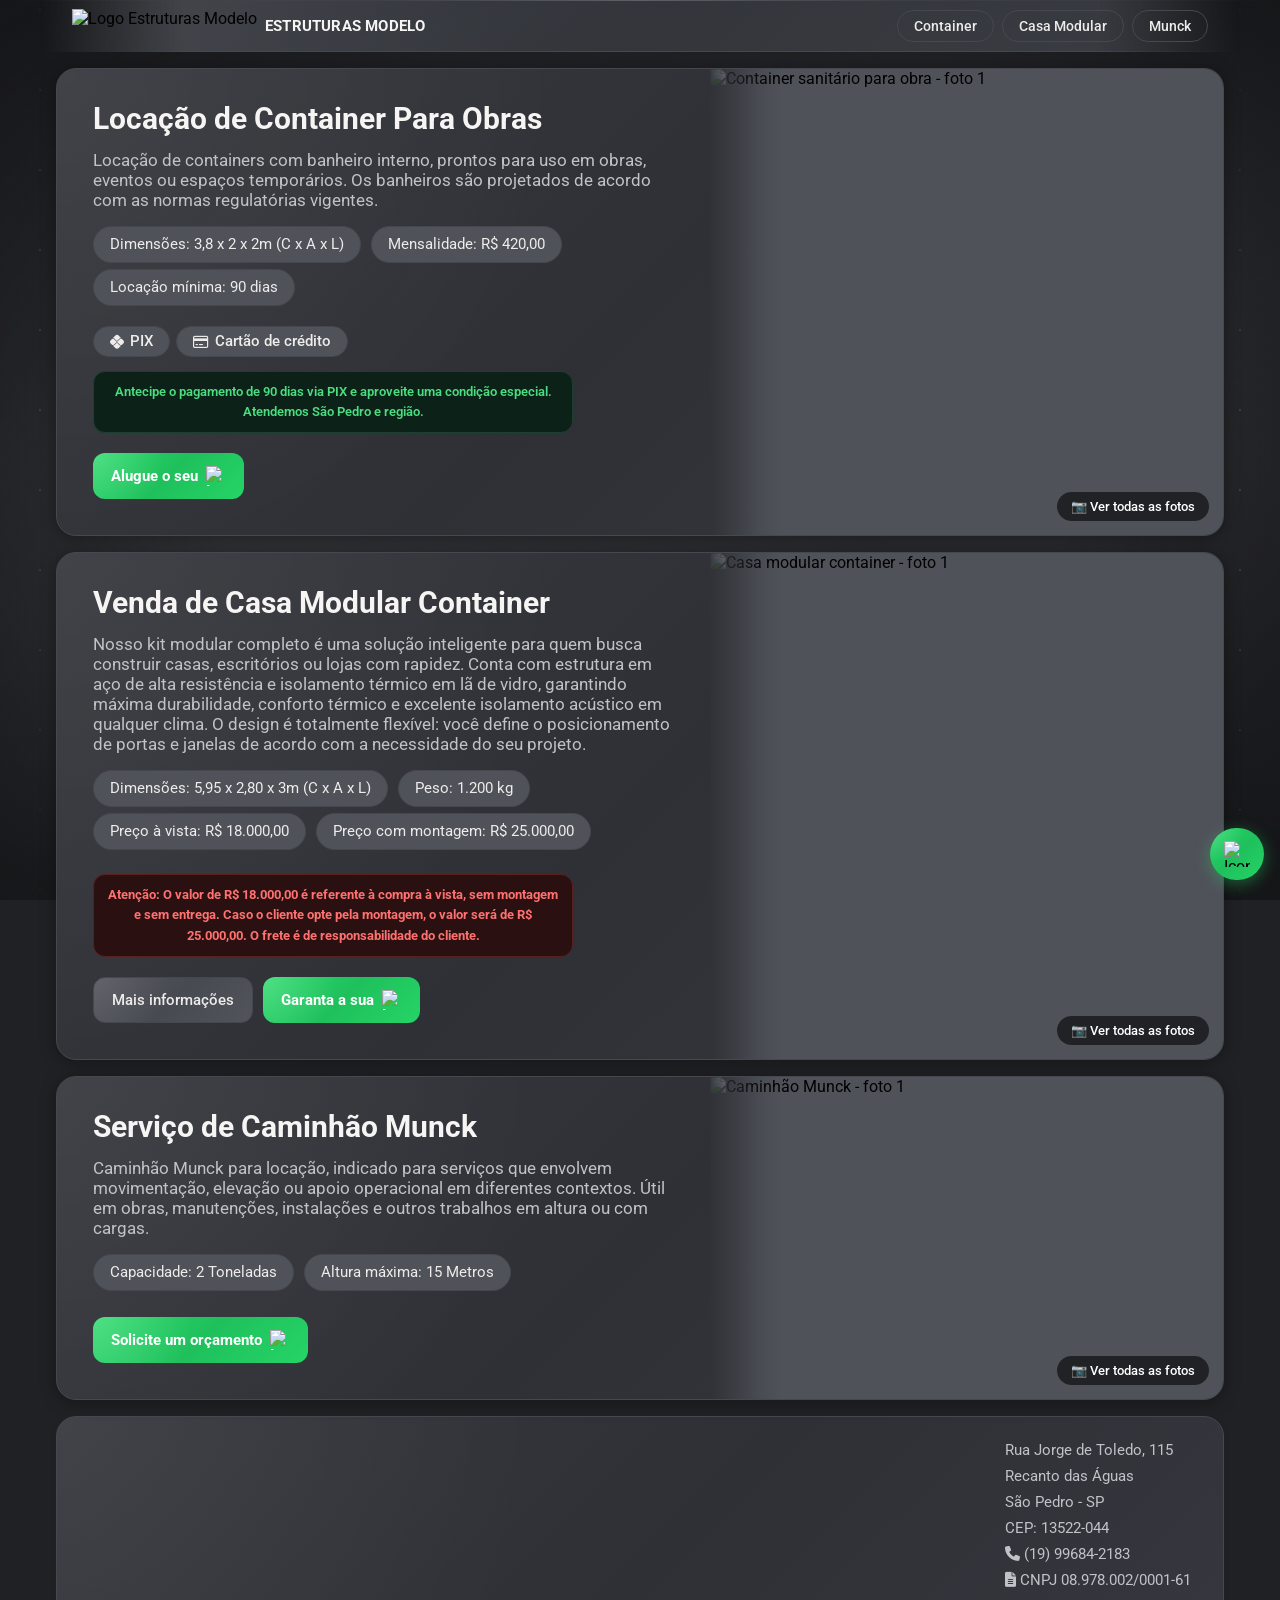
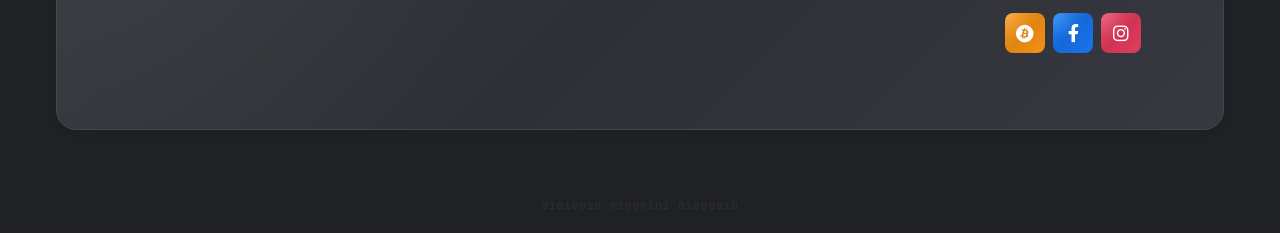
==== commit 72073b68: "glm" ====
--- a/index.html
+++ b/index.html
@@ -40,6 +40,11 @@
 </head>
 
 <body class="opacidade">
+  <canvas id="bg-canvas" aria-hidden="true"></canvas>
+  <div class="gradient-overlay"></div>
+  <div class="vignette"></div>
+  <div class="top-line"></div>
+
   <!-- Cabeçalho -->
   <header id="header">
     <div class="texto-header">
@@ -294,6 +299,7 @@
   </div>
 
   <script src="script.js"></script>
+  <script src="bg-canvas.js"></script>
 </body>
 
 </html>
--- a/styles.css
+++ b/styles.css
@@ -33,22 +33,74 @@
 
 html {
   scroll-behavior: smooth;
+  background: #202124;
+}
+
+/* === Fundo animado (canvas de fundo) === */
+#bg-canvas {
+  position: fixed;
+  top: 0;
+  left: 0;
+  width: 100%;
+  height: 100%;
+  z-index: -3;
+}
+
+.gradient-overlay {
+  position: fixed;
+  top: 0;
+  left: 0;
+  width: 100%;
+  height: 100%;
+  z-index: -2;
+  pointer-events: none;
   background:
-    radial-gradient(circle at top left, rgba(255,255,255,0.4), transparent 35%),
-    linear-gradient(135deg, #e5e5e5, #a9a9a9 50%, #eeeeee);
+    radial-gradient(ellipse 80% 60% at 20% 80%, rgba(70, 72, 79, 0.4) 0%, transparent 70%),
+    radial-gradient(ellipse 60% 50% at 85% 20%, rgba(60, 62, 68, 0.35) 0%, transparent 60%),
+    radial-gradient(ellipse 100% 80% at 50% 50%, transparent 40%, rgba(24, 25, 28, 0.6) 100%);
+}
+
+.vignette {
+  position: fixed;
+  top: 0;
+  left: 0;
+  width: 100%;
+  height: 100%;
+  z-index: -1;
+  pointer-events: none;
+  background: radial-gradient(ellipse 70% 65% at 50% 50%, transparent 50%, rgba(18, 19, 21, 0.7) 100%);
+}
+
+.top-line {
+  position: fixed;
+  top: 0;
+  left: 0;
+  width: 100%;
+  height: 1px;
+  z-index: 200;
+  pointer-events: none;
+  background: linear-gradient(90deg, transparent 0%, #46484F 30%, #8A8A92 50%, #46484F 70%, transparent 100%);
+  opacity: 0.5;
+  animation: linePulse 6s ease-in-out infinite;
+}
+
+@keyframes linePulse {
+  0%, 100% { opacity: 0.3; }
+  50% { opacity: 0.6; }
+}
+
+@media (prefers-reduced-motion: reduce) {
+  #bg-canvas { display: none; }
+  .top-line { animation: none; opacity: 0.4; }
 }
 
 body {
   font-family: var(--font);
-  background:
-    radial-gradient(circle at top left, rgba(255,255,255,0.05), transparent 35%),
-    linear-gradient(135deg, #2F3035, #252628 50%, #2D2F34);
   overflow-x: hidden;
   width: 100%;
   max-width: 1200px;
   margin: 0 auto;
   padding-bottom: 16px;
-  box-shadow: 0 0 60px rgba(0, 0, 0, 0.50);
 }
 
 body.opacidade { opacity: 0; transition: opacity 0.9s ease; }
@@ -62,18 +114,27 @@
   position: sticky;
   top: 0;
   z-index: 100;
+  padding: 6px 14px;
+  display: flex;
+  align-items: center;
+  justify-content: space-between;
+  gap: 10px;
+  min-height: 48px;
+}
+
+header::before {
+  content: '';
+  position: absolute;
+  inset: 0;
+  z-index: -1;
   background:
     radial-gradient(circle at top left, rgba(255,255,255,0.06), transparent 40%),
     linear-gradient(135deg, rgba(62,64,70,0.97), rgba(52,54,60,0.97) 50%, rgba(60,62,68,0.97));
   backdrop-filter: blur(16px);
   -webkit-backdrop-filter: blur(16px);
   border-bottom: 1px solid var(--border);
-  padding: 6px 14px;
-  display: flex;
-  align-items: center;
-  justify-content: space-between;
-  gap: 10px;
-  min-height: 48px;
+  -webkit-mask-image: linear-gradient(to right, transparent, black 12%, black 88%, transparent);
+  mask-image: linear-gradient(to right, transparent, black 12%, black 88%, transparent);
 }
 
 .texto-header {
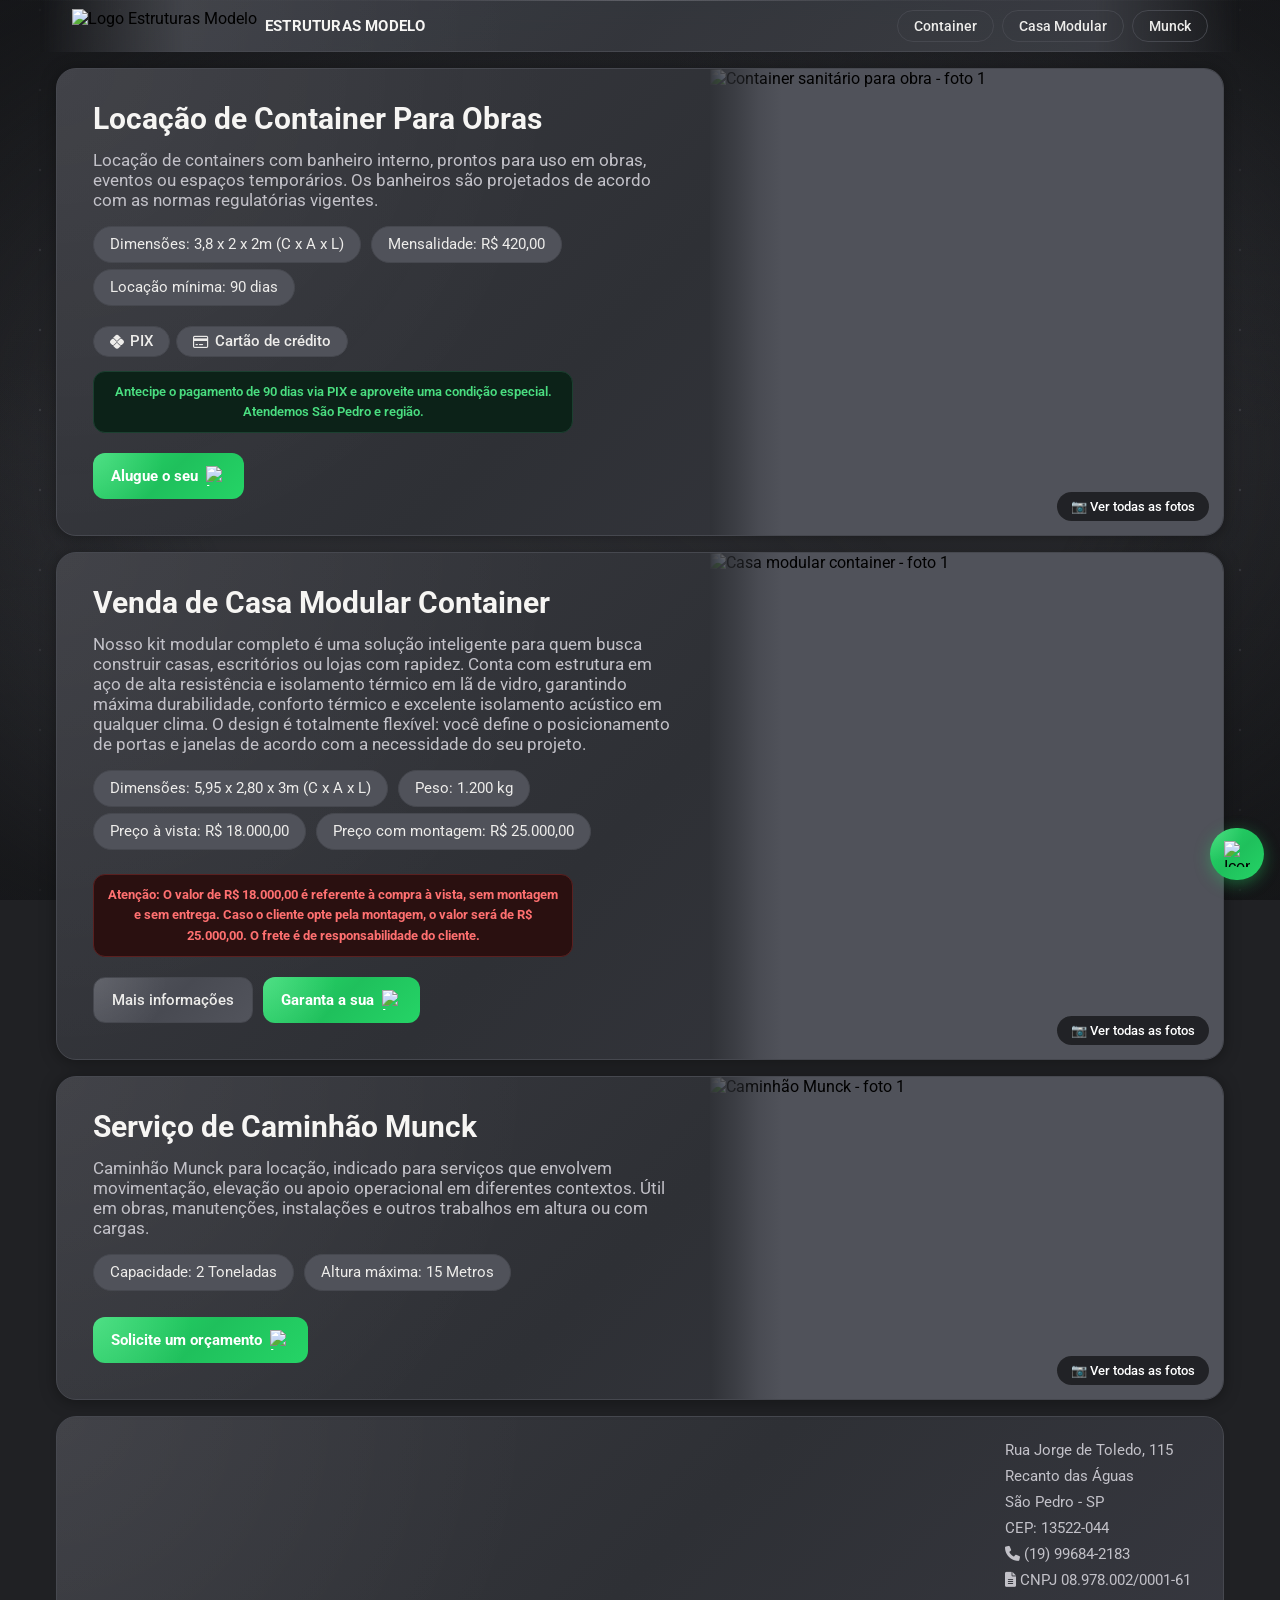
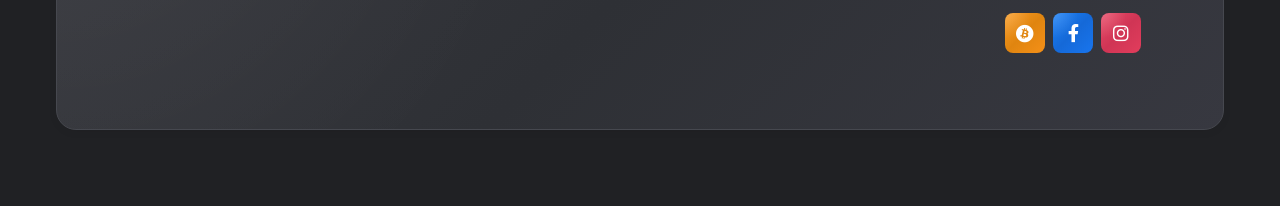
==== commit 77aab89a: "mudou" ====
--- a/index.html
+++ b/index.html
@@ -279,8 +279,6 @@
     </div>
   </footer>
 
-  <p class="footer-credit">01010010 01000101 01000010</p>
-
   <!-- Modal para imagens ampliadas -->
   <div id="imageModal" class="modal" role="dialog" aria-modal="true" aria-hidden="true">
 
